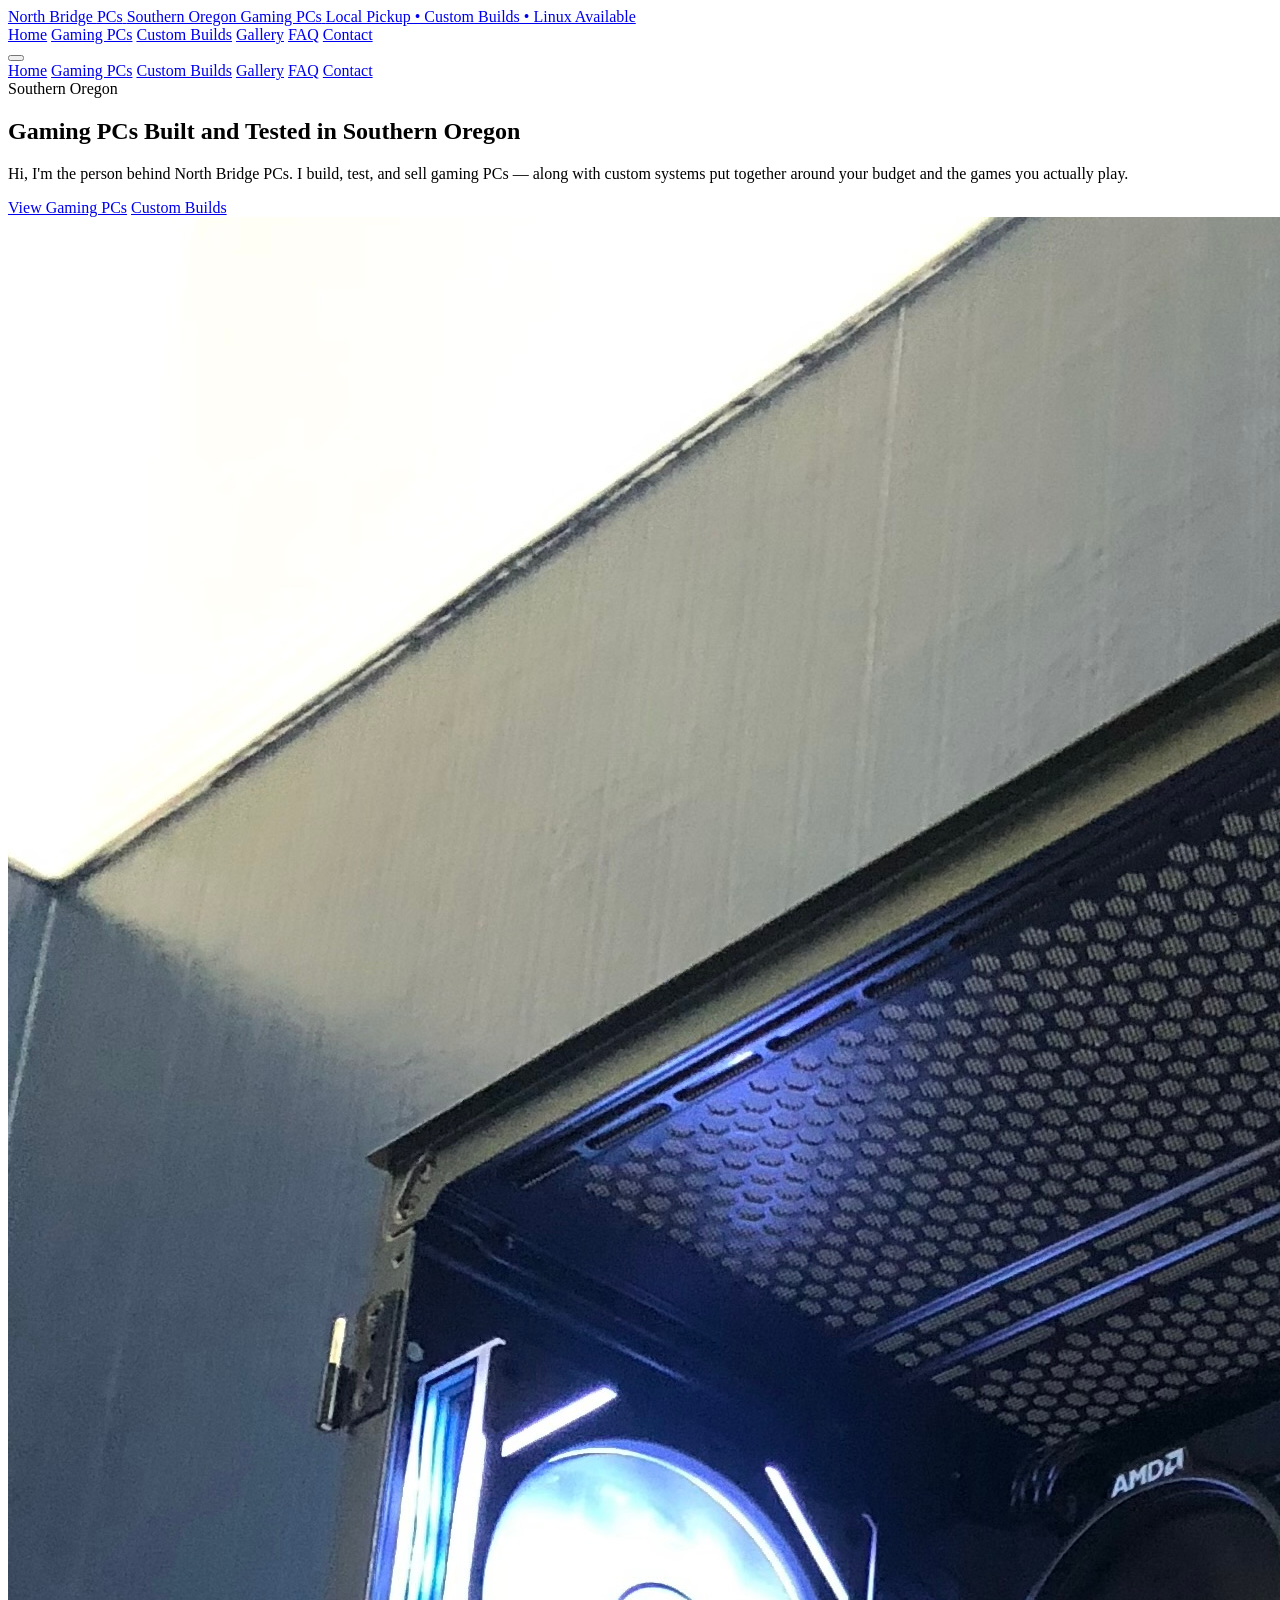
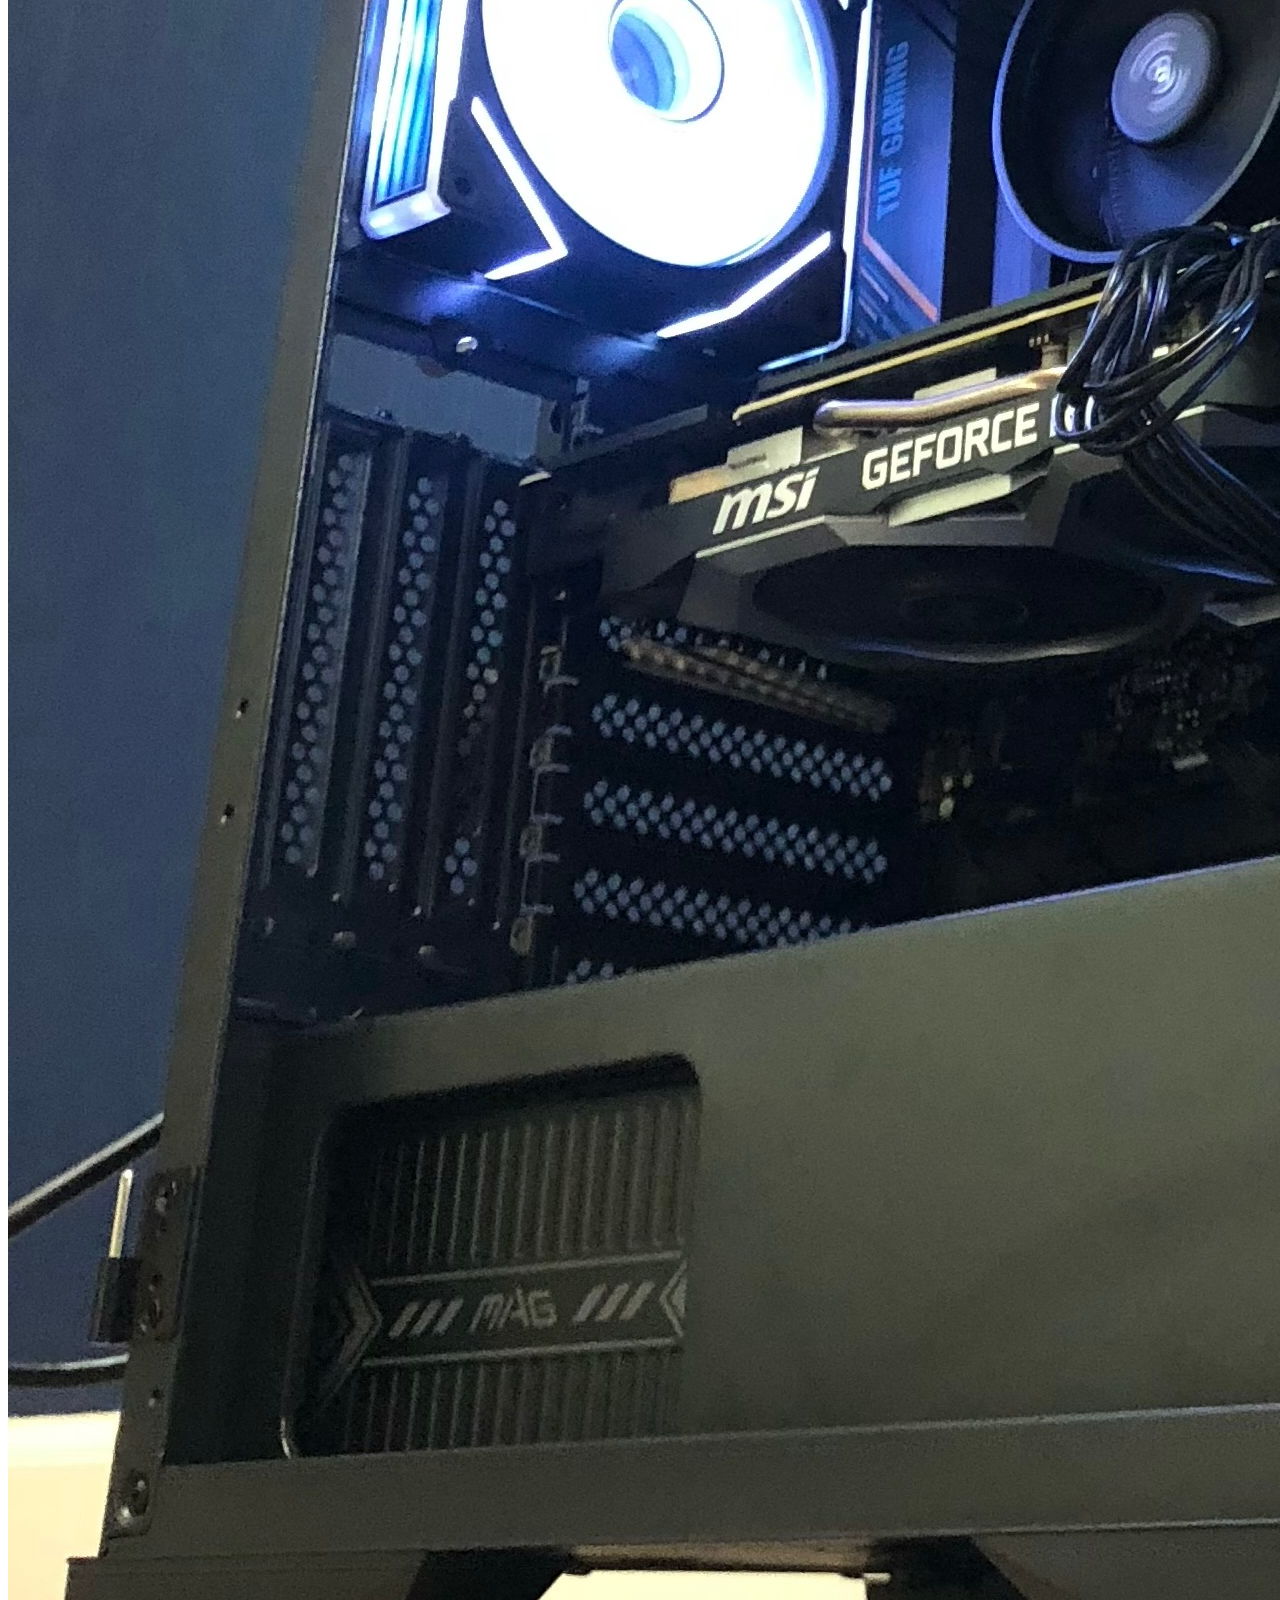
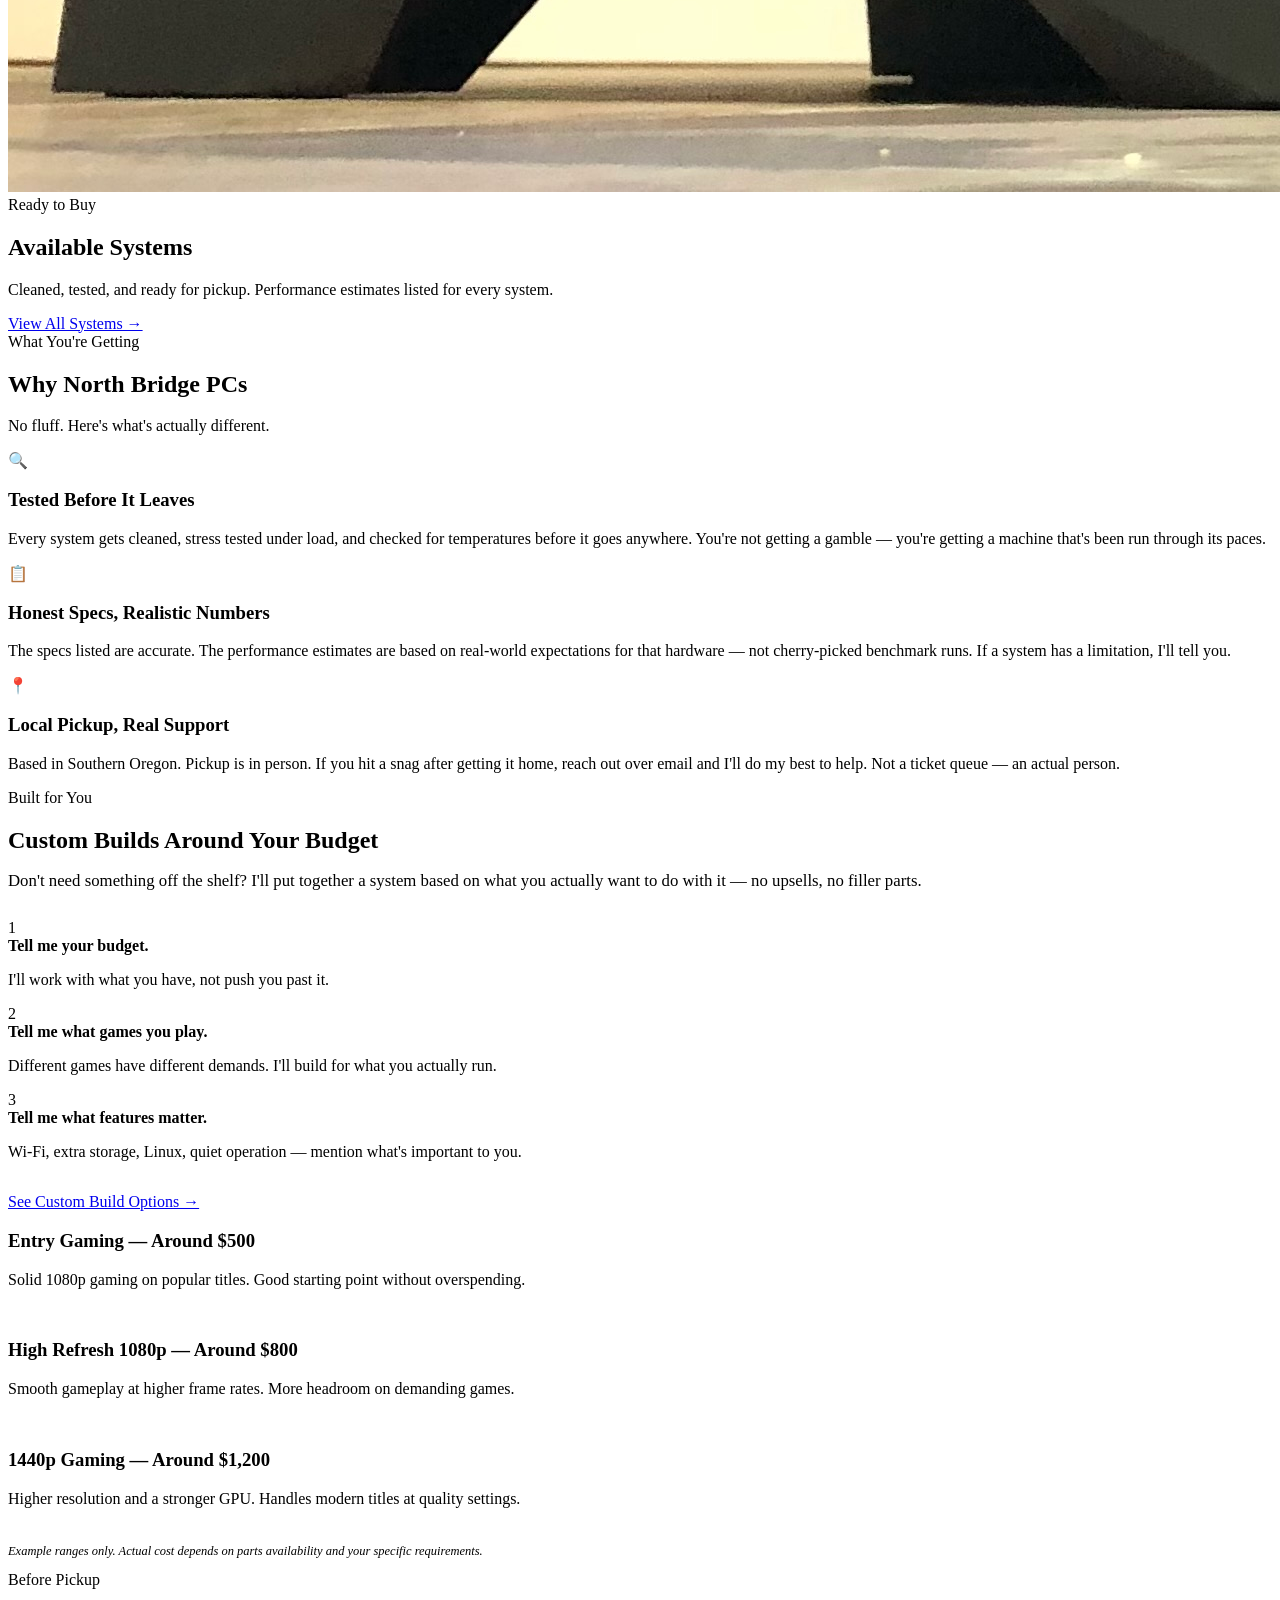
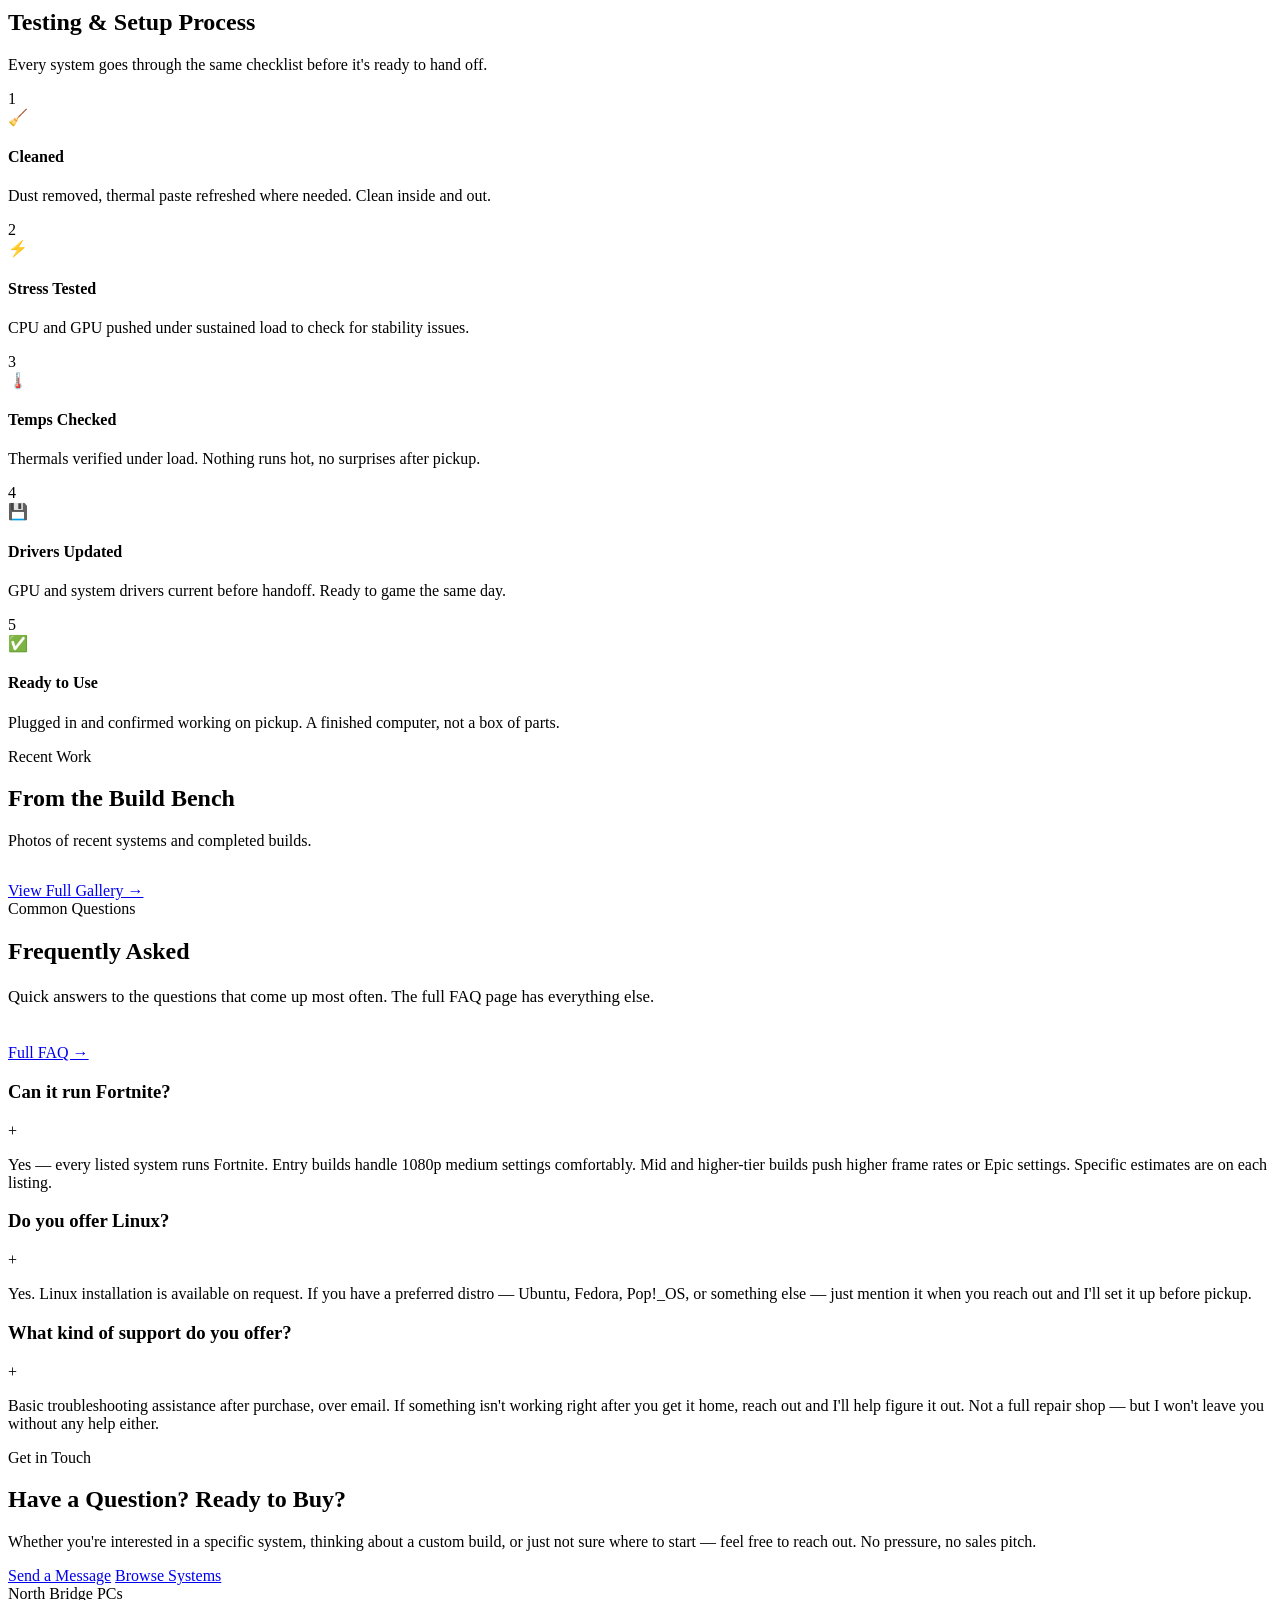
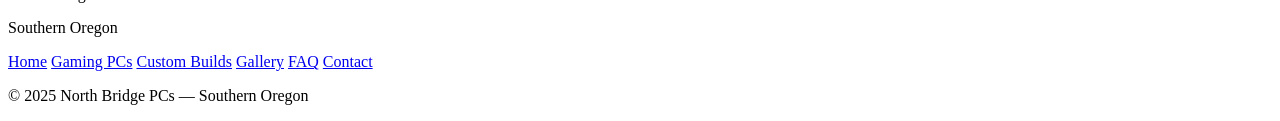
==== index.html @ eb88016e "Added favicons to index.html" ====
<!DOCTYPE html>
<html lang="en">
<head>
  <meta charset="UTF-8">
  <meta name="viewport" content="width=device-width, initial-scale=1.0">
  <meta name="description" content="North Bridge PCs — Gaming PCs built, tested, and sold in Southern Oregon. Ready-to-buy systems and custom builds around your budget.">
  <title>North Bridge PCs — Southern Oregon Gaming PCs</title>
  <link rel="icon" type="image/x-icon" href="favicon.ico">
<link rel="icon" type="image/png" sizes="32x32" href="favicon-32x32.png">
<link rel="icon" type="image/png" sizes="16x16" href="favicon-16x16.png">
  <link rel="stylesheet" href="css/style.css">
</head>
<body>

  <!-- ============================================================
       HEADER
       Sticky. Shared across all pages.
       ============================================================ -->
  <header class="site-header">
    <div class="header-inner">

      <a href="index.html" class="header-brand">
        <span class="brand-name">North Bridge <span>PCs</span></span>
        <span class="brand-sub">Southern Oregon Gaming PCs</span>
        <span class="brand-tagline">Local Pickup &bull; Custom Builds &bull; Linux Available</span>
      </a>

      <!-- Desktop navigation -->
      <nav class="header-nav" aria-label="Main navigation">
        <a href="index.html"        class="nav-link active">Home</a>
        <a href="builds.html"       class="nav-link">Gaming PCs</a>
        <a href="custom-build.html" class="nav-link">Custom Builds</a>
        <a href="gallery.html"      class="nav-link">Gallery</a>
        <a href="faq.html"          class="nav-link">FAQ</a>
        <a href="contact.html"      class="nav-link nav-cta">Contact</a>
      </nav>

      <!-- Mobile hamburger button -->
      <button class="hamburger" id="hamburger" aria-label="Open navigation menu" aria-expanded="false">
        <span></span>
        <span></span>
        <span></span>
      </button>
    </div>

    <!-- Mobile navigation drawer -->
    <nav class="mobile-nav" id="mobile-nav" aria-label="Mobile navigation">
      <a href="index.html"        class="nav-link active">Home</a>
      <a href="builds.html"       class="nav-link">Gaming PCs</a>
      <a href="custom-build.html" class="nav-link">Custom Builds</a>
      <a href="gallery.html"      class="nav-link">Gallery</a>
      <a href="faq.html"          class="nav-link">FAQ</a>
      <a href="contact.html"      class="nav-link nav-cta">Contact</a>
    </nav>
  </header>


  <!-- ============================================================
       HERO
       Desktop: text left, image right.
       Mobile: image on top, text below.
       ============================================================ -->
  <section class="hero">
    <div class="container">
      <div class="hero-inner">

        <!-- LEFT: Copy -->
        <div class="hero-content">
          <div class="hero-eyebrow">Southern Oregon</div>
          <h1>Gaming PCs Built and Tested in Southern Oregon</h1>
          <p class="hero-body">
            Hi, I'm the person behind North Bridge PCs. I build, test, and sell gaming PCs —
            along with custom systems put together around your budget and the games you actually play.
          </p>
          <div class="hero-buttons">
            <a href="builds.html"       class="btn btn-primary btn-lg">View Gaming PCs</a>
            <a href="custom-build.html" class="btn btn-secondary btn-lg">Custom Builds</a>
          </div>
        </div>

        <!-- RIGHT: Hero image -->
        <!--
          ============================================================
          HOW TO REPLACE THE HERO IMAGE
          ============================================================
          1. Add your photo to the "images" folder.
             Recommended size: 1200 x 900 pixels (or similar 4:3 ratio).
             Good name: hero-build.jpg

          2. The image is referenced below in the src attribute.
             Change:
               src="images/hero-build.jpg"
             To:
               src="images/whatever-you-named-your-file.jpg"

          3. Update the alt text to describe what's in the photo.

          If the file is missing, a placeholder shows automatically.
          ============================================================
        -->
        <div class="hero-image-wrap">
          <img
            src="images/Website Main Pic.jpeg"
            alt="Custom gaming PC build — North Bridge PCs, Southern Oregon"
            onerror="
              this.parentElement.innerHTML =
                '<div class=\'hero-img-placeholder\'>' +
                '<span class=\'icon\'>🖥️</span>' +
                '<span>Add hero-build.jpg to the images folder</span>' +
                '</div>';
            "
          >
        </div>

      </div>
    </div>
  </section>


  <!-- ============================================================
       FEATURED GAMING PCS
       Loaded automatically from js/builds.js.
       Shows up to 3 available systems.
       ============================================================ -->
  <section class="section section-alt">
    <div class="container">
      <div class="section-header">
        <span class="section-label">Ready to Buy</span>
        <h2>Available Systems</h2>
        <p>Cleaned, tested, and ready for pickup. Performance estimates listed for every system.</p>
        <div class="accent-line"></div>
      </div>

      <!-- Build cards are injected here by the script at the bottom of this page -->
      <div id="featured-builds" class="builds-grid"></div>

      <div class="text-center mt-4">
        <a href="builds.html" class="btn btn-ghost">View All Systems →</a>
      </div>
    </div>
  </section>


  <!-- ============================================================
       WHY NORTH BRIDGE PCS
       Three honest value propositions.
       ============================================================ -->
  <section class="section">
    <div class="container">
      <div class="section-header">
        <span class="section-label">What You're Getting</span>
        <h2>Why North Bridge PCs</h2>
        <p>No fluff. Here's what's actually different.</p>
        <div class="accent-line"></div>
      </div>

      <div class="grid-3">

        <div class="card">
          <div class="card-icon">🔍</div>
          <h3>Tested Before It Leaves</h3>
          <p>
            Every system gets cleaned, stress tested under load, and checked for temperatures
            before it goes anywhere. You're not getting a gamble — you're getting a machine
            that's been run through its paces.
          </p>
        </div>

        <div class="card">
          <div class="card-icon">📋</div>
          <h3>Honest Specs, Realistic Numbers</h3>
          <p>
            The specs listed are accurate. The performance estimates are based on real-world
            expectations for that hardware — not cherry-picked benchmark runs. If a system has
            a limitation, I'll tell you.
          </p>
        </div>

        <div class="card">
          <div class="card-icon">📍</div>
          <h3>Local Pickup, Real Support</h3>
          <p>
            Based in Southern Oregon. Pickup is in person. If you hit a snag after getting
            it home, reach out over email and I'll do my best to help. Not a ticket queue —
            an actual person.
          </p>
        </div>

      </div>
    </div>
  </section>


  <!-- ============================================================
       CUSTOM BUILDS SECTION
       Two-column: pitch on left, tier examples on right.
       ============================================================ -->
  <section class="section section-alt">
    <div class="container">
      <div class="two-col center">

        <!-- Left: pitch and step list -->
        <div>
          <span class="section-label">Built for You</span>
          <h2 style="margin-bottom:1.1rem;">Custom Builds Around Your Budget</h2>
          <p style="margin-bottom:1.75rem; font-size:1.05rem;">
            Don't need something off the shelf? I'll put together a system based on what you
            actually want to do with it — no upsells, no filler parts.
          </p>

          <div class="step-list" style="margin-bottom:2rem;">
            <div class="step-list-item">
              <div class="step-list-num">1</div>
              <div class="step-list-text">
                <strong>Tell me your budget.</strong>
                <p>I'll work with what you have, not push you past it.</p>
              </div>
            </div>
            <div class="step-list-item">
              <div class="step-list-num">2</div>
              <div class="step-list-text">
                <strong>Tell me what games you play.</strong>
                <p>Different games have different demands. I'll build for what you actually run.</p>
              </div>
            </div>
            <div class="step-list-item">
              <div class="step-list-num">3</div>
              <div class="step-list-text">
                <strong>Tell me what features matter.</strong>
                <p>Wi-Fi, extra storage, Linux, quiet operation — mention what's important to you.</p>
              </div>
            </div>
          </div>

          <a href="custom-build.html" class="btn btn-primary btn-lg">See Custom Build Options →</a>
        </div>

        <!-- Right: tier highlights -->
        <div style="display:flex; flex-direction:column; gap:1rem;">
          <div class="highlight-box">
            <h3>Entry Gaming — Around $500</h3>
            <p>Solid 1080p gaming on popular titles. Good starting point without overspending.</p>
          </div>
          <div class="highlight-box">
            <h3>High Refresh 1080p — Around $800</h3>
            <p>Smooth gameplay at higher frame rates. More headroom on demanding games.</p>
          </div>
          <div class="highlight-box">
            <h3>1440p Gaming — Around $1,200</h3>
            <p>Higher resolution and a stronger GPU. Handles modern titles at quality settings.</p>
          </div>
          <p style="font-size:0.78rem; color:var(--dim); font-style:italic; margin-top:0.25rem;">
            Example ranges only. Actual cost depends on parts availability and your specific requirements.
          </p>
        </div>

      </div>
    </div>
  </section>


  <!-- ============================================================
       TESTING & SETUP PROCESS
       5-step strip explaining what happens before handoff.
       ============================================================ -->
  <section class="section">
    <div class="container">
      <div class="section-header">
        <span class="section-label">Before Pickup</span>
        <h2>Testing &amp; Setup Process</h2>
        <p>Every system goes through the same checklist before it's ready to hand off.</p>
        <div class="accent-line"></div>
      </div>

      <div class="process-steps">

        <div class="process-step">
          <div class="step-num">1</div>
          <div class="step-icon">🧹</div>
          <h4>Cleaned</h4>
          <p>Dust removed, thermal paste refreshed where needed. Clean inside and out.</p>
        </div>

        <div class="process-step">
          <div class="step-num">2</div>
          <div class="step-icon">⚡</div>
          <h4>Stress Tested</h4>
          <p>CPU and GPU pushed under sustained load to check for stability issues.</p>
        </div>

        <div class="process-step">
          <div class="step-num">3</div>
          <div class="step-icon">🌡️</div>
          <h4>Temps Checked</h4>
          <p>Thermals verified under load. Nothing runs hot, no surprises after pickup.</p>
        </div>

        <div class="process-step">
          <div class="step-num">4</div>
          <div class="step-icon">💾</div>
          <h4>Drivers Updated</h4>
          <p>GPU and system drivers current before handoff. Ready to game the same day.</p>
        </div>

        <div class="process-step">
          <div class="step-num">5</div>
          <div class="step-icon">✅</div>
          <h4>Ready to Use</h4>
          <p>Plugged in and confirmed working on pickup. A finished computer, not a box of parts.</p>
        </div>

      </div>
    </div>
  </section>


  <!-- ============================================================
       GALLERY PREVIEW
       Shows first 3 images from gallery.js (combined arrays).
       ============================================================ -->
  <section class="section section-alt">
    <div class="container">
      <div class="section-header">
        <span class="section-label">Recent Work</span>
        <h2>From the Build Bench</h2>
        <p>Photos of recent systems and completed builds.</p>
        <div class="accent-line"></div>
      </div>

      <!-- Injected by script at bottom of page -->
      <div id="gallery-preview" class="gallery-grid" style="margin-bottom:2rem;"></div>

      <div class="text-center">
        <a href="gallery.html" class="btn btn-ghost">View Full Gallery →</a>
      </div>
    </div>
  </section>


  <!-- ============================================================
       FAQ PREVIEW
       Two-column: brief intro on left, 3 accordion items on right.
       ============================================================ -->
  <section class="section">
    <div class="container">
      <div class="two-col">

        <!-- Left: intro -->
        <div>
          <span class="section-label">Common Questions</span>
          <h2 style="margin-bottom:1rem;">Frequently Asked</h2>
          <p style="margin-bottom:2rem; font-size:1.05rem; line-height:1.8;">
            Quick answers to the questions that come up most often.
            The full FAQ page has everything else.
          </p>
          <a href="faq.html" class="btn btn-secondary">Full FAQ →</a>
        </div>

        <!-- Right: 3 accordion items -->
        <div class="faq-list" id="home-faq">

          <div class="faq-item">
            <div class="faq-question">
              <h3>Can it run Fortnite?</h3>
              <div class="faq-icon">+</div>
            </div>
            <div class="faq-answer">
              <div class="faq-answer-inner">
                <p>Yes — every listed system runs Fortnite. Entry builds handle 1080p medium settings
                   comfortably. Mid and higher-tier builds push higher frame rates or Epic settings.
                   Specific estimates are on each listing.</p>
              </div>
            </div>
          </div>

          <div class="faq-item">
            <div class="faq-question">
              <h3>Do you offer Linux?</h3>
              <div class="faq-icon">+</div>
            </div>
            <div class="faq-answer">
              <div class="faq-answer-inner">
                <p>Yes. Linux installation is available on request. If you have a preferred distro —
                   Ubuntu, Fedora, Pop!_OS, or something else — just mention it when you reach out
                   and I'll set it up before pickup.</p>
              </div>
            </div>
          </div>

          <div class="faq-item">
            <div class="faq-question">
              <h3>What kind of support do you offer?</h3>
              <div class="faq-icon">+</div>
            </div>
            <div class="faq-answer">
              <div class="faq-answer-inner">
                <p>Basic troubleshooting assistance after purchase, over email. If something isn't
                   working right after you get it home, reach out and I'll help figure it out.
                   Not a full repair shop — but I won't leave you without any help either.</p>
              </div>
            </div>
          </div>

        </div>
      </div>
    </div>
  </section>


  <!-- ============================================================
       CONTACT CTA
       ============================================================ -->
  <section class="section section-alt">
    <div class="container">
      <div class="cta-box">
        <span class="section-label" style="display:block; margin-bottom:1rem;">Get in Touch</span>
        <h2>Have a Question? Ready to Buy?</h2>
        <p>
          Whether you're interested in a specific system, thinking about a custom build,
          or just not sure where to start — feel free to reach out.
          No pressure, no sales pitch.
        </p>
        <div class="btn-group">
          <a href="contact.html" class="btn btn-primary btn-lg">Send a Message</a>
          <a href="builds.html"  class="btn btn-secondary btn-lg">Browse Systems</a>
        </div>
      </div>
    </div>
  </section>


  <!-- ============================================================
       FOOTER
       ============================================================ -->
  <footer class="site-footer">
    <div class="container">
      <div class="footer-inner">
        <div class="footer-brand">
          <div class="brand-name">North Bridge <span style="color:var(--accent);">PCs</span></div>
          <p>Southern Oregon</p>
        </div>
        <div class="footer-links">
          <a href="index.html">Home</a>
          <a href="builds.html">Gaming PCs</a>
          <a href="custom-build.html">Custom Builds</a>
          <a href="gallery.html">Gallery</a>
          <a href="faq.html">FAQ</a>
          <a href="contact.html">Contact</a>
        </div>
      </div>
      <div class="footer-copy">
        <p>&copy; 2025 North Bridge PCs &mdash; Southern Oregon</p>
      </div>
    </div>
  </footer>


  <!-- ============================================================
       SCRIPTS
       builds.js and gallery.js must be loaded before the inline
       script below, since the inline script uses their functions.
       ============================================================ -->
  <script src="js/builds.js"></script>
  <script src="js/gallery.js"></script>

  <script>
    // ============================================================
    // MOBILE NAV TOGGLE
    // ============================================================
    (function () {
      const hamburger = document.getElementById('hamburger');
      const mobileNav = document.getElementById('mobile-nav');

      hamburger.addEventListener('click', function () {
        const isOpen = hamburger.classList.toggle('open');
        mobileNav.classList.toggle('open', isOpen);
        hamburger.setAttribute('aria-expanded', isOpen);
      });

      mobileNav.querySelectorAll('.nav-link').forEach(function (link) {
        link.addEventListener('click', function () {
          hamburger.classList.remove('open');
          mobileNav.classList.remove('open');
          hamburger.setAttribute('aria-expanded', 'false');
        });
      });
    })();


    // ============================================================
    // FEATURED BUILDS (homepage — up to 3 available systems)
    // Uses the renderBuildCard() function from builds.js
    // ============================================================
    (function () {
      const container = document.getElementById('featured-builds');
      if (!container) return;

      const available = builds.filter(function (b) {
        return b.status === 'available';
      }).slice(0, 3);

      if (available.length === 0) {
        container.innerHTML = `
          <div class="empty-state">
            <span class="empty-icon">🖥️</span>
            <h3>No Systems Currently Available</h3>
            <p>Nothing listed right now, but custom builds are always on the table.</p>
            <a href="custom-build.html" class="btn btn-primary">Start a Custom Build →</a>
          </div>
        `;
      } else {
        container.innerHTML = available.map(renderBuildCard).join('');
      }
    })();


    // ============================================================
    // GALLERY PREVIEW (homepage — first 3 photos combined)
    // Uses currentBuilds and completedBuilds from gallery.js
    // ============================================================
    (function () {
      const container = document.getElementById('gallery-preview');
      if (!container) return;

      const all = [].concat(currentBuilds, completedBuilds).slice(0, 3);

      if (all.length === 0) {
        container.innerHTML = '<p class="text-muted text-center" style="grid-column:1/-1;">Photos coming soon.</p>';
        return;
      }

      container.innerHTML = all.map(function (img) {
        return `
          <div class="gallery-item">
            <img
              src="${img.src}"
              alt="${img.alt}"
              loading="lazy"
              onerror="
                this.parentElement.innerHTML =
                  '<div class=\\'gallery-placeholder\\'>' +
                  '<span class=\\'gp-icon\\'>📷</span>' +
                  '<span>Photo coming soon</span>' +
                  '</div>';
              "
            >
          </div>
        `;
      }).join('');
    })();


    // ============================================================
    // FAQ ACCORDION (homepage preview — 3 items)
    // ============================================================
    (function () {
      document.querySelectorAll('#home-faq .faq-question').forEach(function (btn) {
        btn.addEventListener('click', function () {
          const item   = this.closest('.faq-item');
          const isOpen = item.classList.contains('open');

          // Close all items in this FAQ list
          document.querySelectorAll('#home-faq .faq-item').forEach(function (el) {
            el.classList.remove('open');
          });

          // Open the clicked item if it was closed
          if (!isOpen) {
            item.classList.add('open');
          }
        });
      });
    })();
  </script>

</body>
</html>
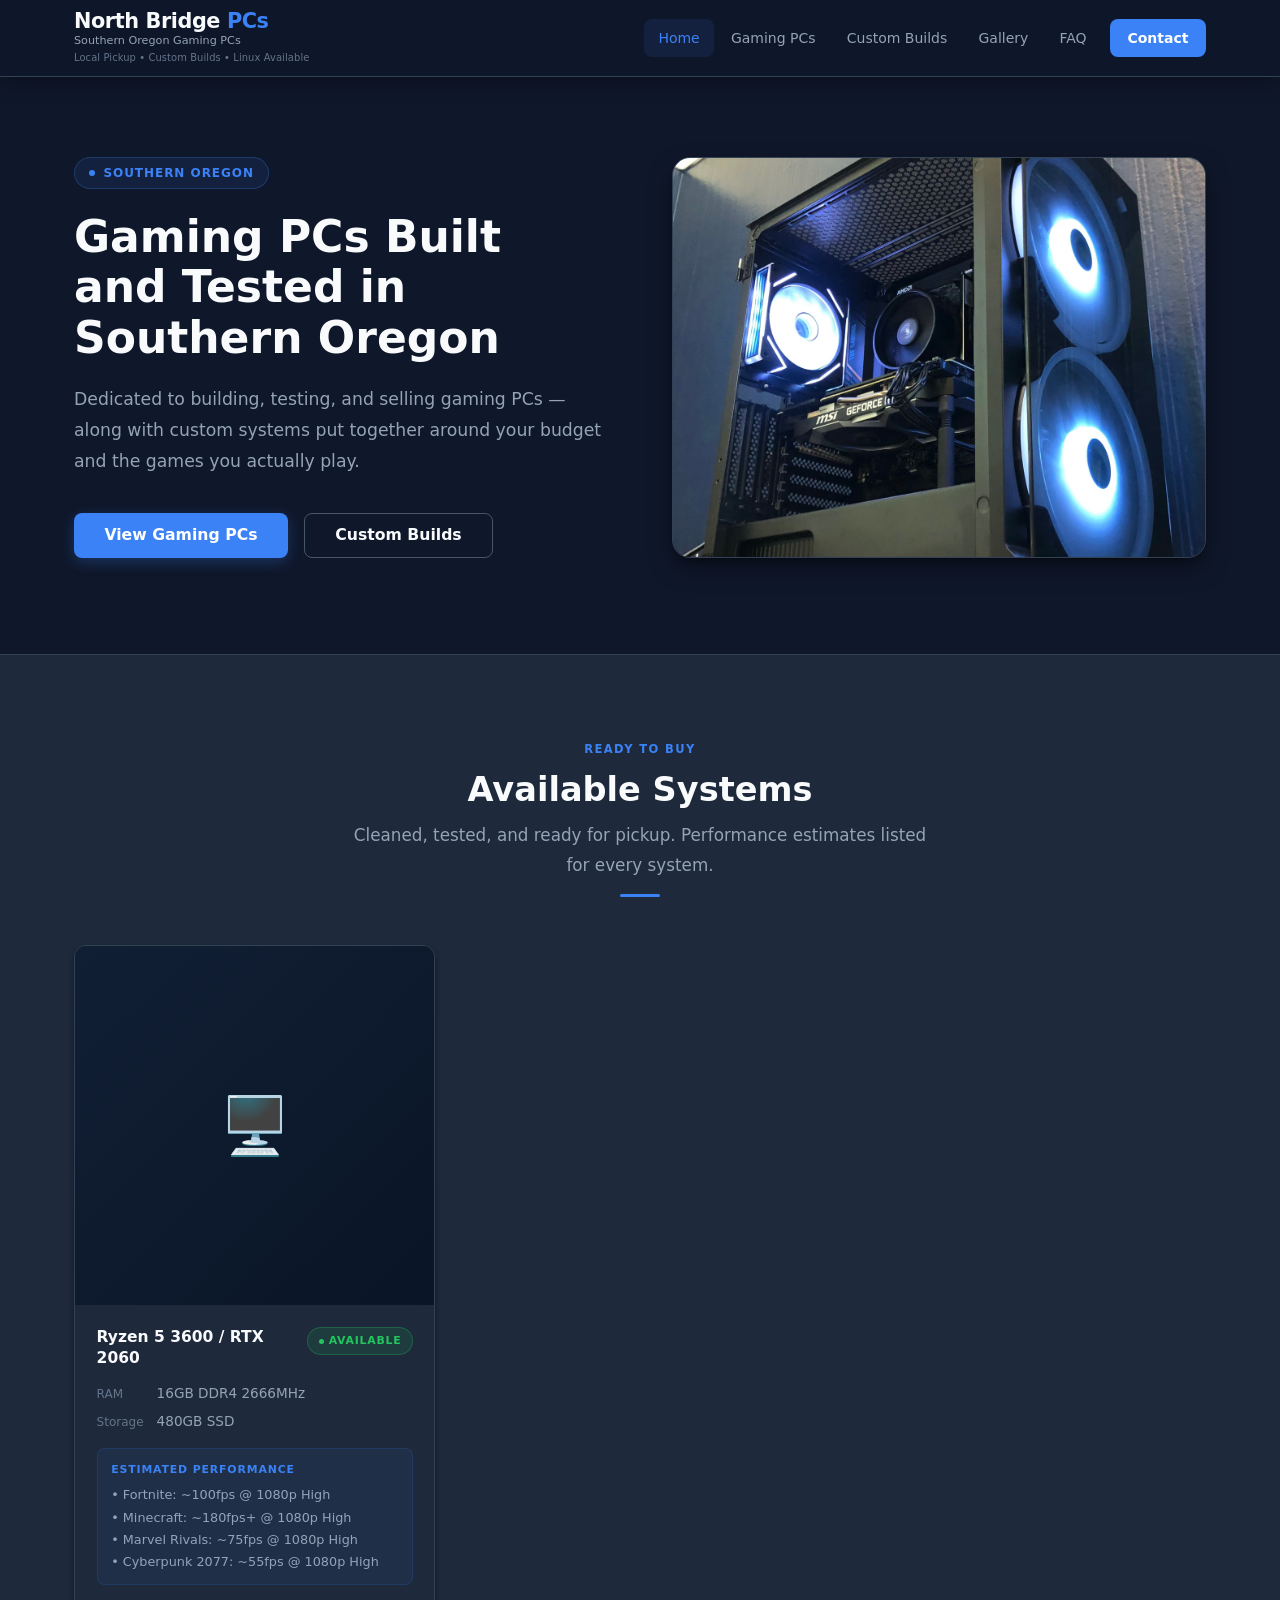
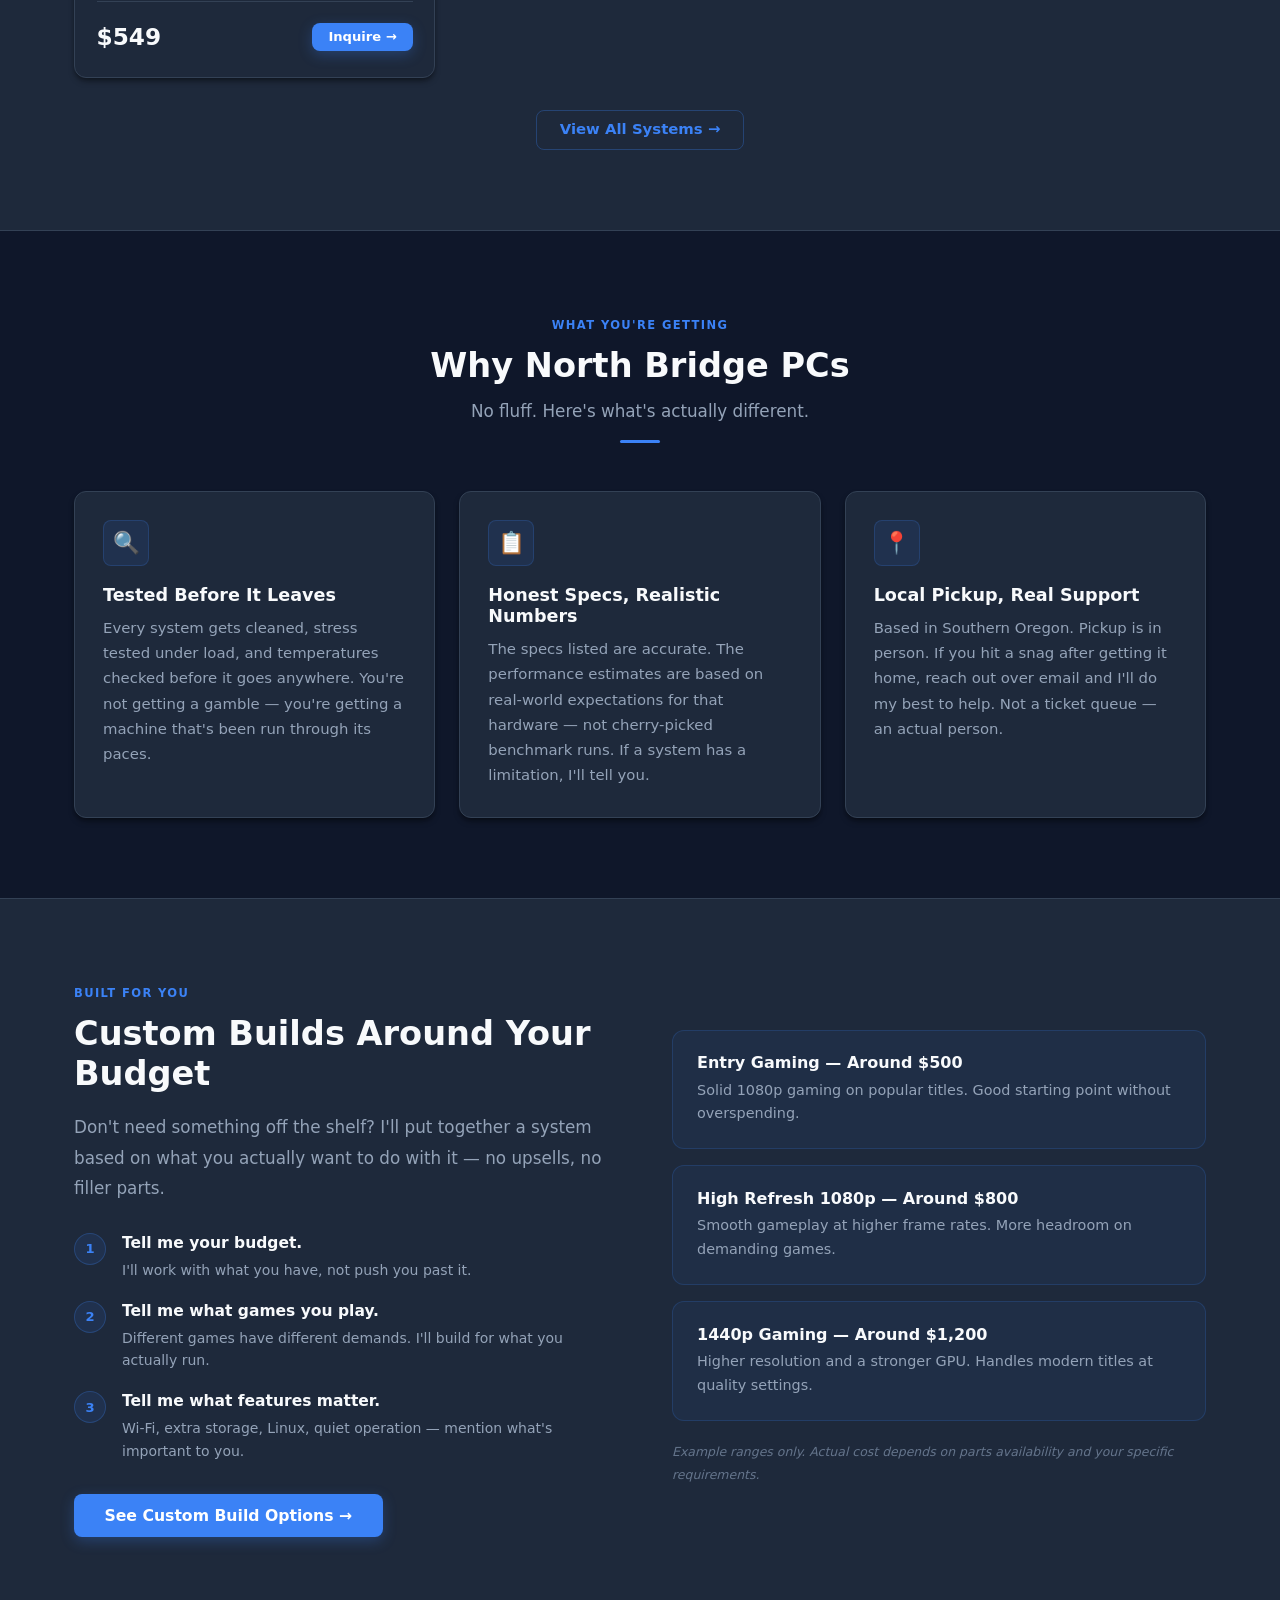
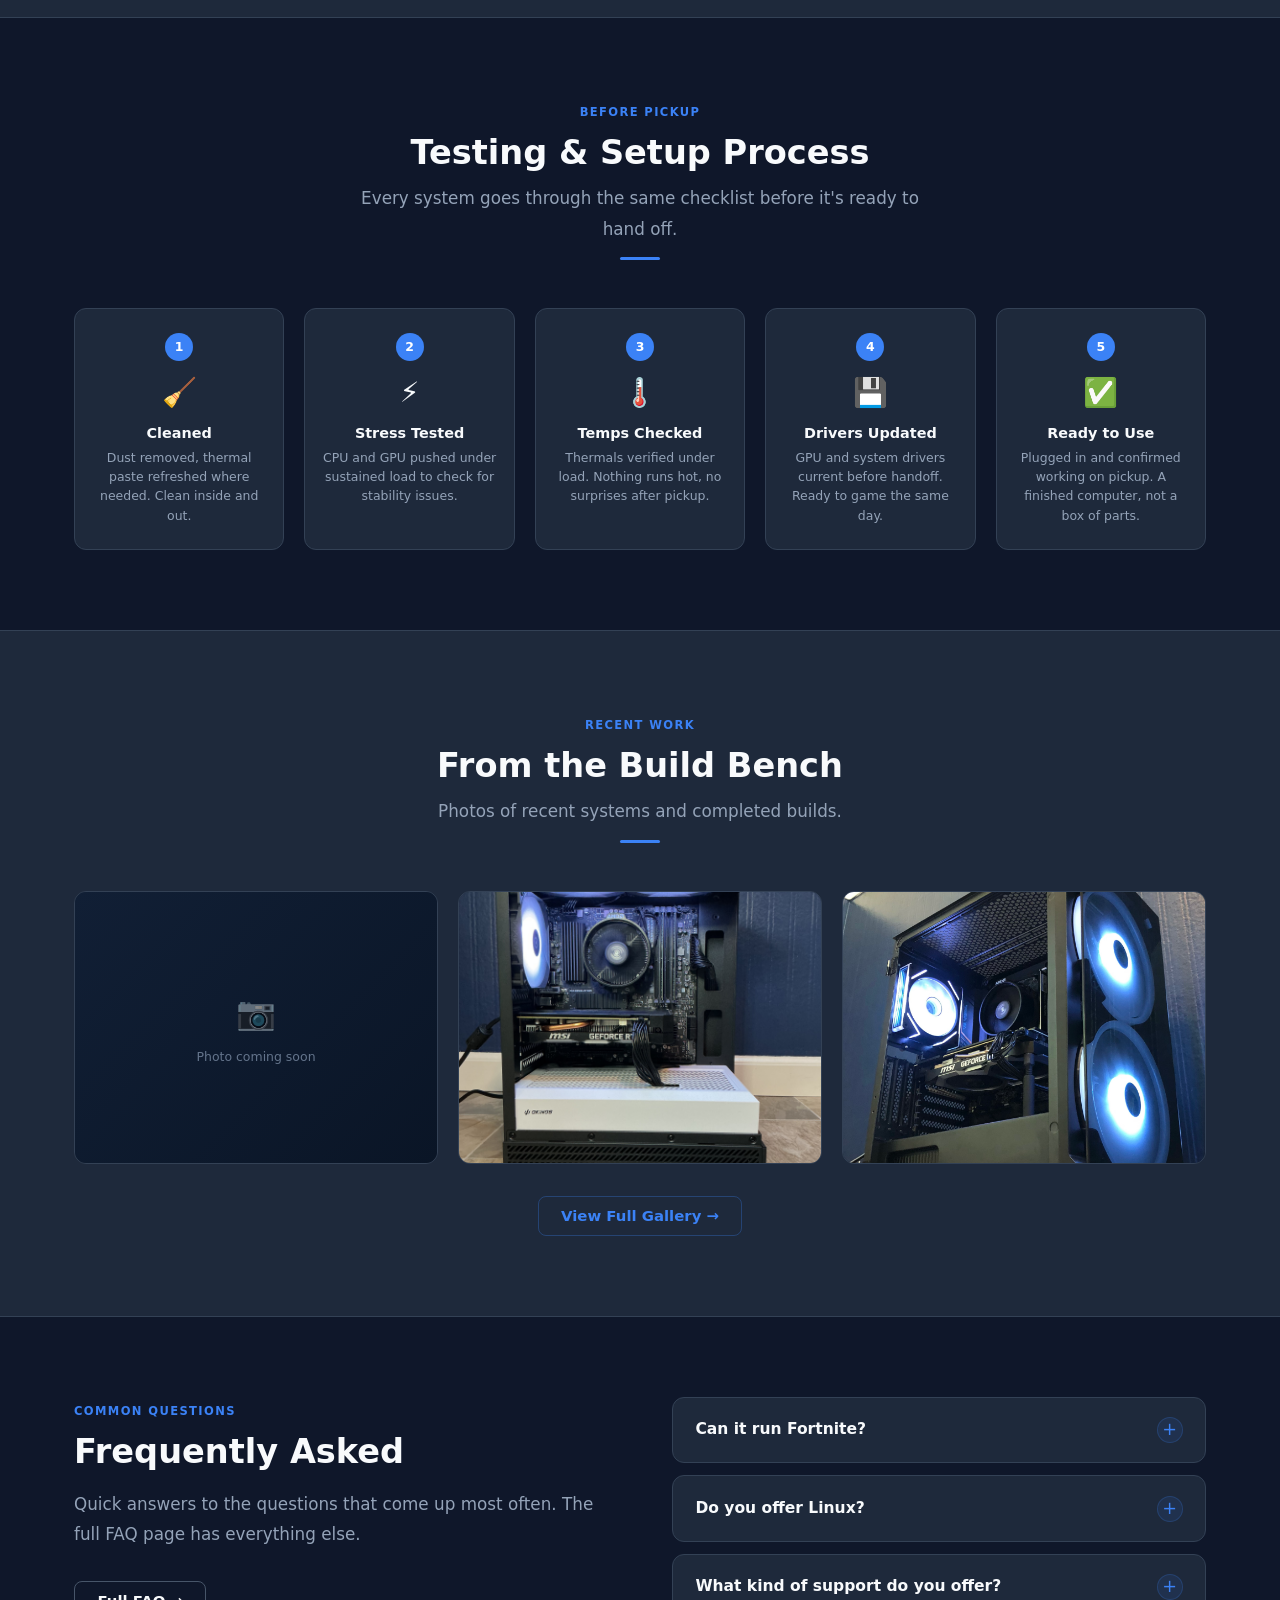
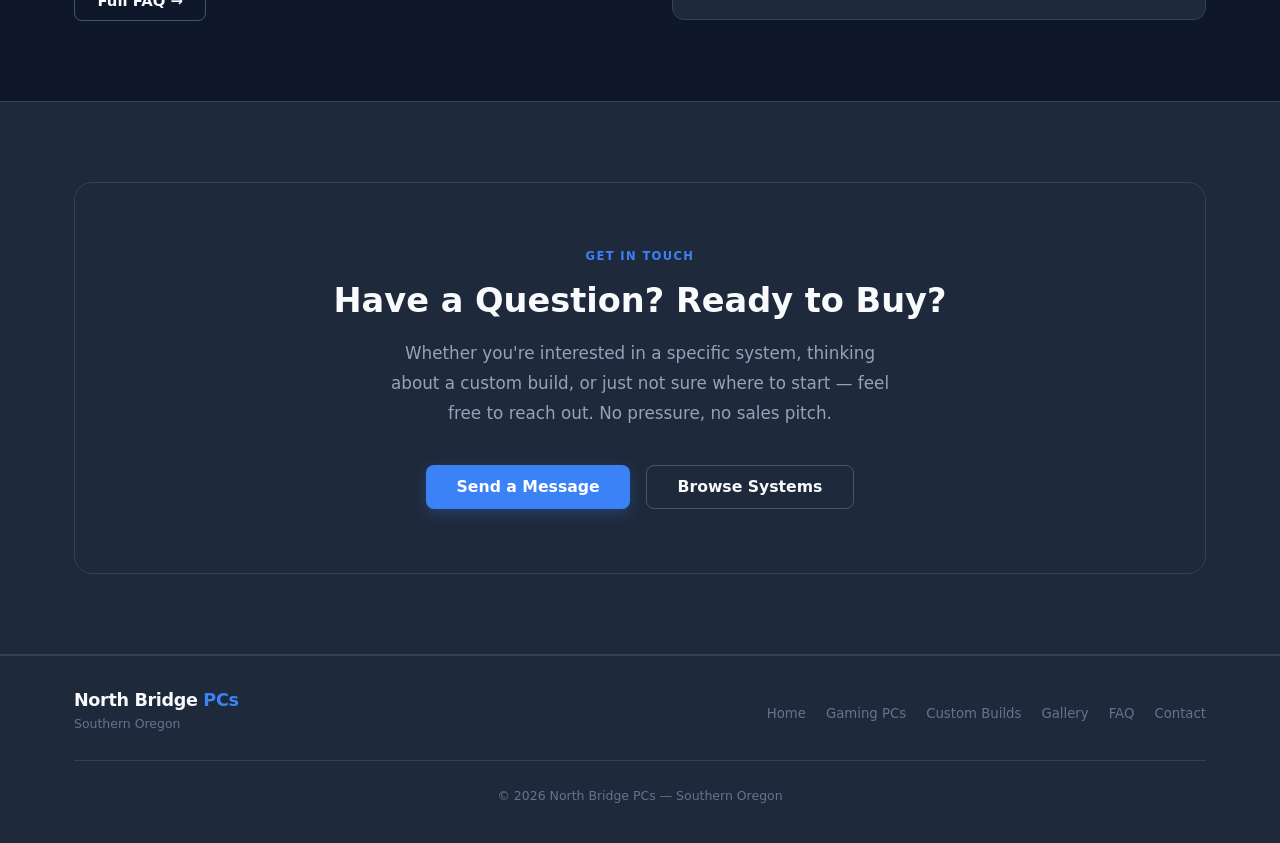
==== commit 3dc7e9a6: "SEO in index.html" ====
--- a/index.html
+++ b/index.html
@@ -1,10 +1,14 @@
 <!DOCTYPE html>
 <html lang="en">
 <head>
+  <meta name="google-site-verification" content="JXbErjX8WlFEl0OWllRvWaa7_q3CsMmbRjRSEClGjfI" />
   <meta charset="UTF-8">
   <meta name="viewport" content="width=device-width, initial-scale=1.0">
-  <meta name="description" content="North Bridge PCs — Gaming PCs built, tested, and sold in Southern Oregon. Ready-to-buy systems and custom builds around your budget.">
-  <title>North Bridge PCs — Southern Oregon Gaming PCs</title>
+  <meta name="description" content="North Bridge PCs — Gaming PCs built, tested, and sold in Southern Oregon. Ready-to-buy systems and custom builds around your budget. Serving Grants Pass, Medford, and surrounding areas.">
+  <meta name="keywords" content="gaming PC Southern Oregon, custom gaming PC, gaming computer for sale, local PC builder, Grants Pass gaming PC">
+<meta name="geo.region" content="US-OR">
+<meta name="geo.placename" content="Southern Oregon">
+  <title>Gaming PCs for Sale in Southern Oregon — North Bridge PCs | Grants Pass, OR</title>
   <link rel="icon" type="image/x-icon" href="favicon.ico">
 <link rel="icon" type="image/png" sizes="32x32" href="favicon-32x32.png">
 <link rel="icon" type="image/png" sizes="16x16" href="favicon-16x16.png">
@@ -69,7 +73,7 @@
           <div class="hero-eyebrow">Southern Oregon</div>
           <h1>Gaming PCs Built and Tested in Southern Oregon</h1>
           <p class="hero-body">
-            Hi, I'm the person behind North Bridge PCs. I build, test, and sell gaming PCs —
+            Dedicated to building, testing, and selling gaming PCs —
             along with custom systems put together around your budget and the games you actually play.
           </p>
           <div class="hero-buttons">
@@ -160,7 +164,7 @@
           <div class="card-icon">🔍</div>
           <h3>Tested Before It Leaves</h3>
           <p>
-            Every system gets cleaned, stress tested under load, and checked for temperatures
+            Every system gets cleaned, stress tested under load, and temperatures checked
             before it goes anywhere. You're not getting a gamble — you're getting a machine
             that's been run through its paces.
           </p>
@@ -449,7 +453,7 @@
         </div>
       </div>
       <div class="footer-copy">
-        <p>&copy; 2025 North Bridge PCs &mdash; Southern Oregon</p>
+        <p>&copy; 2026 North Bridge PCs &mdash; Southern Oregon</p>
       </div>
     </div>
   </footer>
@@ -573,5 +577,19 @@
     })();
   </script>
 
+  <!-- Back to Top Button -->
+<button class="back-to-top" id="back-to-top" aria-label="Back to top">↑</button>
+<script>
+  (function () {
+    const btn = document.getElementById('back-to-top');
+    window.addEventListener('scroll', function () {
+      btn.classList.toggle('visible', window.scrollY > 400);
+    });
+    btn.addEventListener('click', function () {
+      window.scrollTo({ top: 0, behavior: 'smooth' });
+    });
+  })();
+</script>
+
 </body>
 </html>
--- a/css/style.css
+++ b/css/style.css
@@ -0,0 +1,1737 @@
+/* ============================================================
+   North Bridge PCs — Main Stylesheet
+   ============================================================
+
+   COLOR PALETTE
+   --bg:       #0f172a  page background
+   --card:     #1e293b  cards, elevated surfaces, alt sections
+   --accent:   #3b82f6  buttons, highlights, links
+   --text:     #f8fafc  primary text
+   --muted:    #94a3b8  secondary text, descriptions
+   --dim:      #64748b  tertiary text, timestamps, disclaimers
+   --border:   #334155  card borders
+   --border-l: #475569  hover borders
+   --success:  #22c55e  available badge
+   --danger:   #ef4444  sold badge
+
+   TABLE OF CONTENTS
+    1. Variables & Reset
+    2. Base Typography
+    3. Layout Utilities
+    4. Header
+    5. Mobile Navigation
+    6. Hero (homepage)
+    7. Page Hero (interior pages)
+    8. Section Utilities
+    9. Feature Cards
+   10. Process Steps
+   11. Two-Column Sections
+   12. Build Cards
+   13. Status Badges
+   14. Buttons
+   15. Tier Cards (custom build page)
+   16. Process List (custom build page)
+   17. Gallery Grid
+   18. FAQ Accordion
+   19. Contact Form
+   20. Footer
+   21. Utility Classes
+   22. Responsive Breakpoints
+   ============================================================ */
+
+
+/* ============================================================
+   1. Variables & Reset
+   ============================================================ */
+
+*, *::before, *::after {
+  box-sizing: border-box;
+  margin: 0;
+  padding: 0;
+}
+
+:root {
+  --bg:        #0f172a;
+  --card:      #1e293b;
+  --card-h:    #243044;
+  --accent:    #3b82f6;
+  --accent-h:  #2563eb;
+  --text:      #f8fafc;
+  --muted:     #94a3b8;
+  --dim:       #64748b;
+  --border:    #334155;
+  --border-l:  #475569;
+  --success:   #22c55e;
+  --danger:    #ef4444;
+  --shadow:    0 4px 6px -1px rgba(0,0,0,0.4), 0 2px 4px -2px rgba(0,0,0,0.3);
+  --shadow-lg: 0 10px 25px -3px rgba(0,0,0,0.5), 0 4px 6px -4px rgba(0,0,0,0.4);
+  --radius:    12px;
+  --radius-sm: 8px;
+  --radius-lg: 18px;
+  --ease:      0.2s ease;
+  --header-h:  76px;
+}
+
+html {
+  scroll-behavior: smooth;
+  -webkit-font-smoothing: antialiased;
+}
+
+body {
+  background-color: var(--bg);
+  color: var(--text);
+  font-family: 'Segoe UI', system-ui, -apple-system, BlinkMacSystemFont, 'Helvetica Neue', sans-serif;
+  font-size: 16px;
+  line-height: 1.6;
+  min-height: 100vh;
+}
+
+img {
+  max-width: 100%;
+  height: auto;
+  display: block;
+}
+
+a {
+  color: var(--accent);
+  text-decoration: none;
+  transition: color var(--ease);
+}
+
+a:hover {
+  color: var(--accent-h);
+}
+
+ul, ol {
+  list-style: none;
+}
+
+button {
+  font-family: inherit;
+  cursor: pointer;
+}
+
+
+/* ============================================================
+   2. Base Typography
+   ============================================================ */
+
+h1, h2, h3, h4, h5, h6 {
+  font-weight: 700;
+  line-height: 1.2;
+  color: var(--text);
+}
+
+h1 { font-size: clamp(1.75rem, 4vw, 2.75rem); }
+h2 { font-size: clamp(1.4rem, 3vw, 2.1rem); }
+h3 { font-size: clamp(1rem, 2vw, 1.35rem); }
+h4 { font-size: 1.05rem; }
+
+p {
+  color: var(--muted);
+  line-height: 1.8;
+}
+
+strong {
+  color: var(--text);
+  font-weight: 600;
+}
+
+
+/* ============================================================
+   3. Layout Utilities
+   ============================================================ */
+
+.container {
+  max-width: 1180px;
+  margin: 0 auto;
+  padding: 0 1.5rem;
+}
+
+.section {
+  padding: 80px 0;
+}
+
+.section-alt {
+  background-color: var(--card);
+  border-top: 1px solid var(--border);
+  border-bottom: 1px solid var(--border);
+}
+
+.section-header {
+  text-align: center;
+  margin-bottom: 3rem;
+}
+
+.section-header h2 {
+  margin-bottom: 0.6rem;
+}
+
+.section-header > p {
+  max-width: 580px;
+  margin: 0 auto;
+  font-size: 1.05rem;
+}
+
+.section-label {
+  display: inline-block;
+  font-size: 0.72rem;
+  font-weight: 700;
+  letter-spacing: 0.12em;
+  text-transform: uppercase;
+  color: var(--accent);
+  margin-bottom: 0.75rem;
+}
+
+.accent-line {
+  width: 40px;
+  height: 3px;
+  background-color: var(--accent);
+  border-radius: 2px;
+  margin: 0.85rem auto 0;
+}
+
+.grid-3 {
+  display: grid;
+  grid-template-columns: repeat(3, 1fr);
+  gap: 1.5rem;
+}
+
+.grid-2 {
+  display: grid;
+  grid-template-columns: repeat(2, 1fr);
+  gap: 1.5rem;
+}
+
+.builds-grid {
+  display: grid;
+  grid-template-columns: repeat(3, 1fr);
+  gap: 1.5rem;
+}
+
+.text-center { text-align: center; }
+.mt-2 { margin-top: 1rem; }
+.mt-3 { margin-top: 1.5rem; }
+.mt-4 { margin-top: 2rem; }
+.mb-2 { margin-bottom: 1rem; }
+.mb-3 { margin-bottom: 1.5rem; }
+.mb-4 { margin-bottom: 2rem; }
+
+
+/* ============================================================
+   4. Header
+   ============================================================ */
+
+.site-header {
+  position: sticky;
+  top: 0;
+  z-index: 1000;
+  background-color: rgba(15, 23, 42, 0.96);
+  backdrop-filter: blur(14px);
+  -webkit-backdrop-filter: blur(14px);
+  border-bottom: 1px solid var(--border);
+  box-shadow: 0 2px 20px rgba(0,0,0,0.4);
+}
+
+.header-inner {
+  display: flex;
+  align-items: center;
+  justify-content: space-between;
+  height: var(--header-h);
+  padding: 0 1.5rem;
+  max-width: 1180px;
+  margin: 0 auto;
+}
+
+.header-brand {
+  display: flex;
+  flex-direction: column;
+  gap: 0;
+  text-decoration: none;
+}
+
+.brand-name {
+  font-size: 1.3rem;
+  font-weight: 800;
+  color: var(--text);
+  letter-spacing: -0.02em;
+  line-height: 1;
+}
+
+.brand-name span {
+  color: var(--accent);
+}
+
+.brand-sub {
+  font-size: 0.7rem;
+  color: var(--muted);
+  font-weight: 400;
+  line-height: 1.3;
+  margin-top: 0.15rem;
+}
+
+.brand-tagline {
+  font-size: 0.62rem;
+  color: var(--dim);
+  font-weight: 400;
+  margin-top: 0.08rem;
+  letter-spacing: 0.01em;
+}
+
+.header-nav {
+  display: flex;
+  align-items: center;
+  gap: 0.15rem;
+}
+
+.nav-link {
+  display: inline-block;
+  padding: 0.5rem 0.9rem;
+  font-size: 0.875rem;
+  font-weight: 500;
+  color: var(--muted);
+  border-radius: var(--radius-sm);
+  transition: all var(--ease);
+  white-space: nowrap;
+  text-decoration: none;
+}
+
+.nav-link:hover {
+  color: var(--text);
+  background-color: rgba(255,255,255,0.06);
+}
+
+.nav-link.active {
+  color: var(--accent);
+  background-color: rgba(59,130,246,0.1);
+}
+
+.nav-cta {
+  background-color: var(--accent) !important;
+  color: white !important;
+  font-weight: 600;
+  padding: 0.5rem 1.1rem;
+  margin-left: 0.4rem;
+}
+
+.nav-cta:hover {
+  background-color: var(--accent-h) !important;
+  color: white !important;
+}
+
+.nav-cta.active {
+  background-color: var(--accent-h) !important;
+}
+
+
+/* ============================================================
+   5. Mobile Navigation
+   ============================================================ */
+
+.hamburger {
+  display: none;
+  flex-direction: column;
+  gap: 5px;
+  cursor: pointer;
+  padding: 8px;
+  border-radius: var(--radius-sm);
+  border: none;
+  background: none;
+  transition: background-color var(--ease);
+}
+
+.hamburger:hover {
+  background-color: rgba(255,255,255,0.06);
+}
+
+.hamburger span {
+  display: block;
+  width: 22px;
+  height: 2px;
+  background-color: var(--text);
+  border-radius: 2px;
+  transition: all 0.28s ease;
+}
+
+.hamburger.open span:nth-child(1) {
+  transform: translateY(7px) rotate(45deg);
+}
+
+.hamburger.open span:nth-child(2) {
+  opacity: 0;
+  transform: scaleX(0);
+}
+
+.hamburger.open span:nth-child(3) {
+  transform: translateY(-7px) rotate(-45deg);
+}
+
+.mobile-nav {
+  display: none;
+  flex-direction: column;
+  gap: 0.25rem;
+  background-color: #172033;
+  border-top: 1px solid var(--border);
+  padding: 1rem 1.25rem 1.25rem;
+}
+
+.mobile-nav.open {
+  display: flex;
+}
+
+.mobile-nav .nav-link {
+  padding: 0.7rem 1rem;
+  font-size: 0.95rem;
+  border-radius: var(--radius-sm);
+}
+
+.mobile-nav .nav-cta {
+  margin-left: 0;
+  margin-top: 0.25rem;
+  text-align: center;
+  justify-content: center;
+  display: flex;
+}
+
+
+/* ============================================================
+   6. Hero (homepage)
+   ============================================================ */
+
+.hero {
+  padding: 80px 0 96px;
+  overflow: hidden;
+}
+
+.hero-inner {
+  display: grid;
+  grid-template-columns: 1fr 1fr;
+  gap: 4rem;
+  align-items: center;
+}
+
+.hero-eyebrow {
+  display: inline-flex;
+  align-items: center;
+  gap: 0.5rem;
+  background-color: rgba(59,130,246,0.1);
+  border: 1px solid rgba(59,130,246,0.25);
+  color: var(--accent);
+  font-size: 0.75rem;
+  font-weight: 700;
+  letter-spacing: 0.08em;
+  text-transform: uppercase;
+  padding: 0.35rem 0.9rem;
+  border-radius: 999px;
+  margin-bottom: 1.4rem;
+}
+
+.hero-eyebrow::before {
+  content: '';
+  width: 6px;
+  height: 6px;
+  background-color: var(--accent);
+  border-radius: 50%;
+  flex-shrink: 0;
+}
+
+.hero h1 {
+  margin-bottom: 1.25rem;
+  line-height: 1.15;
+}
+
+.hero-body {
+  font-size: 1.08rem;
+  margin-bottom: 2.25rem;
+  line-height: 1.8;
+}
+
+.hero-buttons {
+  display: flex;
+  gap: 1rem;
+  flex-wrap: wrap;
+}
+
+.hero-image-wrap {
+  border-radius: var(--radius-lg);
+  overflow: hidden;
+  box-shadow: var(--shadow-lg);
+  aspect-ratio: 4 / 3;
+  background-color: var(--card);
+  border: 1px solid var(--border);
+  position: relative;
+}
+
+.hero-image-wrap img {
+  width: 100%;
+  height: 100%;
+  object-fit: cover;
+  transition: transform 0.5s ease;
+}
+
+.hero-image-wrap:hover img {
+  transform: scale(1.02);
+}
+
+.hero-img-placeholder {
+  width: 100%;
+  height: 100%;
+  display: flex;
+  flex-direction: column;
+  align-items: center;
+  justify-content: center;
+  gap: 0.75rem;
+  background: linear-gradient(135deg, #1a2742 0%, #0f1e36 100%);
+  color: var(--dim);
+  font-size: 0.85rem;
+}
+
+.hero-img-placeholder .icon {
+  font-size: 4rem;
+  opacity: 0.5;
+}
+
+
+/* ============================================================
+   7. Page Hero (interior pages)
+   ============================================================ */
+
+.page-hero {
+  padding: 56px 0 48px;
+  border-bottom: 1px solid var(--border);
+  background: linear-gradient(180deg, rgba(59,130,246,0.03) 0%, transparent 100%);
+}
+
+.page-hero .section-label {
+  display: block;
+  margin-bottom: 0.6rem;
+}
+
+.page-hero h1 {
+  margin-bottom: 0.75rem;
+}
+
+.page-hero > .container > p {
+  font-size: 1.05rem;
+  max-width: 640px;
+  margin-top: 0.25rem;
+}
+
+
+/* ============================================================
+   8. Section Utilities
+   ============================================================ */
+
+/* CTA box used at bottom of several pages */
+.cta-box {
+  text-align: center;
+  padding: 4rem 2rem;
+  background-color: var(--card);
+  border: 1px solid var(--border);
+  border-radius: var(--radius-lg);
+}
+
+.cta-box h2 {
+  margin-bottom: 1rem;
+}
+
+.cta-box > p {
+  max-width: 520px;
+  margin: 0 auto 2.25rem;
+  font-size: 1.05rem;
+}
+
+.btn-group {
+  display: flex;
+  gap: 1rem;
+  justify-content: center;
+  flex-wrap: wrap;
+}
+
+/* highlight box (subtle blue tinted card) */
+.highlight-box {
+  background-color: rgba(59,130,246,0.06);
+  border: 1px solid rgba(59,130,246,0.18);
+  border-radius: var(--radius);
+  padding: 1.4rem 1.5rem;
+  transition: border-color var(--ease);
+}
+
+.highlight-box:hover {
+  border-color: rgba(59,130,246,0.35);
+}
+
+.highlight-box h3 {
+  font-size: 1rem;
+  margin-bottom: 0.4rem;
+}
+
+.highlight-box p {
+  font-size: 0.9rem;
+  line-height: 1.65;
+}
+
+/* Disclaimer text */
+.disclaimer {
+  font-size: 0.78rem;
+  color: var(--dim);
+  font-style: italic;
+  text-align: center;
+  margin-top: 2rem;
+  line-height: 1.6;
+}
+
+
+/* ============================================================
+   9. Feature Cards
+   ============================================================ */
+
+.card {
+  background-color: var(--card);
+  border: 1px solid var(--border);
+  border-radius: var(--radius);
+  padding: 1.75rem;
+  box-shadow: var(--shadow);
+  transition: border-color var(--ease), box-shadow var(--ease), transform var(--ease);
+}
+
+.card:hover {
+  border-color: var(--border-l);
+  box-shadow: var(--shadow-lg);
+  transform: translateY(-2px);
+}
+
+.card-icon {
+  width: 46px;
+  height: 46px;
+  background-color: rgba(59,130,246,0.1);
+  border: 1px solid rgba(59,130,246,0.2);
+  border-radius: var(--radius-sm);
+  display: flex;
+  align-items: center;
+  justify-content: center;
+  margin-bottom: 1.2rem;
+  font-size: 1.35rem;
+}
+
+.card h3 {
+  margin-bottom: 0.6rem;
+  font-size: 1.1rem;
+}
+
+.card p {
+  font-size: 0.93rem;
+  line-height: 1.7;
+}
+
+
+/* ============================================================
+   10. Process Steps (homepage 5-step strip)
+   ============================================================ */
+
+.process-steps {
+  display: grid;
+  grid-template-columns: repeat(5, 1fr);
+  gap: 1.25rem;
+}
+
+.process-step {
+  text-align: center;
+  background-color: var(--card);
+  border: 1px solid var(--border);
+  border-radius: var(--radius);
+  padding: 1.5rem 1rem;
+  transition: border-color var(--ease), transform var(--ease);
+}
+
+.process-step:hover {
+  border-color: rgba(59,130,246,0.35);
+  transform: translateY(-2px);
+}
+
+.step-num {
+  width: 28px;
+  height: 28px;
+  background-color: var(--accent);
+  color: white;
+  font-size: 0.78rem;
+  font-weight: 700;
+  border-radius: 50%;
+  display: flex;
+  align-items: center;
+  justify-content: center;
+  margin: 0 auto 0.6rem;
+}
+
+.step-icon {
+  font-size: 1.75rem;
+  margin-bottom: 0.6rem;
+}
+
+.process-step h4 {
+  font-size: 0.9rem;
+  margin-bottom: 0.3rem;
+}
+
+.process-step p {
+  font-size: 0.78rem;
+  line-height: 1.55;
+}
+
+
+/* ============================================================
+   11. Two-Column Sections
+   ============================================================ */
+
+.two-col {
+  display: grid;
+  grid-template-columns: 1fr 1fr;
+  gap: 4rem;
+  align-items: start;
+}
+
+.two-col.center {
+  align-items: center;
+}
+
+/* Numbered step list used in custom builds section & page */
+.step-list {
+  display: flex;
+  flex-direction: column;
+  gap: 1.1rem;
+}
+
+.step-list-item {
+  display: flex;
+  align-items: flex-start;
+  gap: 1rem;
+}
+
+.step-list-num {
+  flex-shrink: 0;
+  width: 32px;
+  height: 32px;
+  background-color: rgba(59,130,246,0.1);
+  border: 1px solid rgba(59,130,246,0.25);
+  border-radius: 50%;
+  display: flex;
+  align-items: center;
+  justify-content: center;
+  color: var(--accent);
+  font-weight: 700;
+  font-size: 0.82rem;
+  margin-top: 0.1rem;
+}
+
+.step-list-text strong {
+  display: block;
+  font-size: 0.97rem;
+  margin-bottom: 0.2rem;
+}
+
+.step-list-text p {
+  font-size: 0.875rem;
+  line-height: 1.6;
+  margin: 0;
+}
+
+
+/* ============================================================
+   12. Build Cards
+   ============================================================ */
+
+.build-card {
+  background-color: var(--card);
+  border: 1px solid var(--border);
+  border-radius: var(--radius);
+  overflow: hidden;
+  box-shadow: var(--shadow);
+  transition: border-color var(--ease), box-shadow var(--ease), transform var(--ease);
+  display: flex;
+  flex-direction: column;
+}
+
+.build-card:hover {
+  border-color: var(--border-l);
+  box-shadow: var(--shadow-lg);
+  transform: translateY(-3px);
+}
+
+.build-card.is-sold {
+  opacity: 0.72;
+}
+
+.build-card.is-sold:hover {
+  transform: none;
+  box-shadow: var(--shadow);
+}
+
+.build-image {
+  width: 100%;
+  aspect-ratio: 1 / 1;
+  overflow: hidden;
+  background-color: #0a1526;
+}
+
+.build-image img {
+  width: 100%;
+  height: 100%;
+  object-fit: cover;
+  transition: transform 0.4s ease;
+}
+
+.build-card:hover .build-image img {
+  transform: scale(1.04);
+}
+
+.build-img-placeholder {
+  width: 100%;
+  height: 100%;
+  display: flex;
+  align-items: center;
+  justify-content: center;
+  background: linear-gradient(135deg, #111f35 0%, #0a1526 100%);
+  color: var(--dim);
+  font-size: 3.5rem;
+}
+
+.build-body {
+  padding: 1.35rem;
+  flex: 1;
+  display: flex;
+  flex-direction: column;
+}
+
+.build-header {
+  display: flex;
+  align-items: flex-start;
+  justify-content: space-between;
+  gap: 0.75rem;
+  margin-bottom: 0.9rem;
+}
+
+.build-title {
+  font-size: 0.97rem;
+  font-weight: 700;
+  color: var(--text);
+  line-height: 1.35;
+}
+
+.build-specs {
+  display: flex;
+  flex-direction: column;
+  gap: 0.35rem;
+  margin-bottom: 1rem;
+}
+
+.build-spec {
+  display: flex;
+  align-items: baseline;
+  gap: 0.5rem;
+  font-size: 0.85rem;
+  color: var(--muted);
+}
+
+.spec-label {
+  font-size: 0.75rem;
+  color: var(--dim);
+  min-width: 52px;
+  flex-shrink: 0;
+}
+
+.build-perf {
+  background-color: rgba(59,130,246,0.07);
+  border: 1px solid rgba(59,130,246,0.15);
+  border-radius: var(--radius-sm);
+  padding: 0.7rem 0.85rem;
+  margin-bottom: 1rem;
+}
+
+.perf-label {
+  font-size: 0.68rem;
+  font-weight: 700;
+  letter-spacing: 0.08em;
+  text-transform: uppercase;
+  color: var(--accent);
+  margin-bottom: 0.35rem;
+}
+
+.perf-item {
+  font-size: 0.8rem;
+  color: var(--muted);
+  padding: 0.1rem 0;
+  line-height: 1.5;
+}
+
+.build-footer {
+  display: flex;
+  align-items: center;
+  justify-content: space-between;
+  margin-top: auto;
+  padding-top: 1rem;
+  border-top: 1px solid var(--border);
+}
+
+.build-price {
+  font-size: 1.45rem;
+  font-weight: 800;
+  color: var(--text);
+}
+
+/* Empty state for builds sections */
+.empty-state {
+  grid-column: 1 / -1;
+  text-align: center;
+  padding: 4rem 2rem;
+  background-color: var(--card);
+  border: 1px solid var(--border);
+  border-radius: var(--radius-lg);
+}
+
+.empty-state .empty-icon {
+  font-size: 3rem;
+  display: block;
+  margin-bottom: 1rem;
+  opacity: 0.6;
+}
+
+.empty-state h3 {
+  margin-bottom: 0.5rem;
+}
+
+.empty-state p {
+  font-size: 0.95rem;
+  margin-bottom: 1.5rem;
+}
+
+
+/* ============================================================
+   13. Status Badges
+   ============================================================ */
+
+.badge {
+  display: inline-flex;
+  align-items: center;
+  gap: 0.3rem;
+  font-size: 0.68rem;
+  font-weight: 700;
+  letter-spacing: 0.07em;
+  text-transform: uppercase;
+  padding: 0.28rem 0.65rem;
+  border-radius: 999px;
+  white-space: nowrap;
+  flex-shrink: 0;
+}
+
+.badge::before {
+  content: '';
+  width: 5px;
+  height: 5px;
+  border-radius: 50%;
+  flex-shrink: 0;
+}
+
+.badge-available {
+  background-color: rgba(34,197,94,0.12);
+  color: var(--success);
+  border: 1px solid rgba(34,197,94,0.28);
+}
+
+.badge-available::before {
+  background-color: var(--success);
+}
+
+.badge-sold {
+  background-color: rgba(239,68,68,0.1);
+  color: var(--danger);
+  border: 1px solid rgba(239,68,68,0.22);
+}
+
+.badge-sold::before {
+  background-color: var(--danger);
+}
+
+
+/* ============================================================
+   14. Buttons
+   ============================================================ */
+
+.btn {
+  display: inline-flex;
+  align-items: center;
+  justify-content: center;
+  gap: 0.4rem;
+  padding: 0.72rem 1.4rem;
+  font-size: 0.93rem;
+  font-weight: 600;
+  border-radius: var(--radius-sm);
+  border: none;
+  cursor: pointer;
+  text-decoration: none;
+  transition: all var(--ease);
+  white-space: nowrap;
+  font-family: inherit;
+  line-height: 1;
+}
+
+.btn-primary {
+  background-color: var(--accent);
+  color: white;
+  box-shadow: 0 4px 14px rgba(59,130,246,0.28);
+}
+
+.btn-primary:hover {
+  background-color: var(--accent-h);
+  color: white;
+  box-shadow: 0 6px 20px rgba(59,130,246,0.38);
+  transform: translateY(-1px);
+}
+
+.btn-secondary {
+  background-color: transparent;
+  color: var(--text);
+  border: 1px solid var(--border-l);
+}
+
+.btn-secondary:hover {
+  background-color: rgba(255,255,255,0.05);
+  border-color: var(--muted);
+  color: var(--text);
+  transform: translateY(-1px);
+}
+
+.btn-ghost {
+  background-color: transparent;
+  color: var(--accent);
+  border: 1px solid rgba(59,130,246,0.3);
+}
+
+.btn-ghost:hover {
+  background-color: rgba(59,130,246,0.07);
+  border-color: var(--accent);
+  color: var(--accent);
+}
+
+.btn-lg {
+  padding: 0.85rem 1.9rem;
+  font-size: 0.98rem;
+}
+
+.btn-sm {
+  padding: 0.48rem 1rem;
+  font-size: 0.82rem;
+}
+
+
+/* ============================================================
+   15. Tier Cards (custom build page)
+   ============================================================ */
+
+.tier-card {
+  background-color: var(--card);
+  border: 1px solid var(--border);
+  border-radius: var(--radius);
+  padding: 2rem;
+  box-shadow: var(--shadow);
+  transition: border-color var(--ease), box-shadow var(--ease), transform var(--ease);
+  display: flex;
+  flex-direction: column;
+}
+
+.tier-card:hover {
+  border-color: rgba(59,130,246,0.4);
+  box-shadow: var(--shadow-lg);
+  transform: translateY(-2px);
+}
+
+.tier-card.featured {
+  border-color: rgba(59,130,246,0.45);
+  background: linear-gradient(160deg, #1e293b 0%, #1b2d47 100%);
+  position: relative;
+}
+
+.tier-badge {
+  display: inline-block;
+  background-color: rgba(59,130,246,0.14);
+  color: var(--accent);
+  font-size: 0.7rem;
+  font-weight: 700;
+  letter-spacing: 0.08em;
+  text-transform: uppercase;
+  padding: 0.3rem 0.75rem;
+  border-radius: 999px;
+  margin-bottom: 1rem;
+  border: 1px solid rgba(59,130,246,0.25);
+}
+
+.tier-price {
+  font-size: 1.7rem;
+  font-weight: 800;
+  color: var(--text);
+  margin-bottom: 0.2rem;
+  line-height: 1;
+}
+
+.tier-price-label {
+  font-size: 0.82rem;
+  color: var(--dim);
+  margin-bottom: 1rem;
+}
+
+.tier-desc {
+  font-size: 0.9rem;
+  color: var(--muted);
+  margin-bottom: 1.25rem;
+  line-height: 1.65;
+  flex: 1;
+}
+
+.tier-features {
+  list-style: none;
+  margin-bottom: 1.75rem;
+  display: flex;
+  flex-direction: column;
+  gap: 0.5rem;
+}
+
+.tier-features li {
+  font-size: 0.88rem;
+  color: var(--muted);
+  display: flex;
+  align-items: flex-start;
+  gap: 0.5rem;
+  line-height: 1.5;
+}
+
+.tier-features li::before {
+  content: '✓';
+  color: var(--accent);
+  font-weight: 700;
+  flex-shrink: 0;
+  font-size: 0.85rem;
+}
+
+
+/* ============================================================
+   16. Process List (custom build page — 6-step vertical list)
+   ============================================================ */
+
+.process-list {
+  display: flex;
+  flex-direction: column;
+  gap: 1rem;
+}
+
+.process-list-item {
+  display: flex;
+  align-items: flex-start;
+  gap: 1.2rem;
+  background-color: var(--card);
+  border: 1px solid var(--border);
+  border-radius: var(--radius);
+  padding: 1.2rem 1.5rem;
+  transition: border-color var(--ease);
+}
+
+.process-list-item:hover {
+  border-color: rgba(59,130,246,0.3);
+}
+
+.pl-num {
+  width: 34px;
+  height: 34px;
+  background-color: var(--accent);
+  color: white;
+  font-size: 0.85rem;
+  font-weight: 700;
+  border-radius: 50%;
+  display: flex;
+  align-items: center;
+  justify-content: center;
+  flex-shrink: 0;
+  margin-top: 0.1rem;
+}
+
+.pl-content h4 {
+  font-size: 1rem;
+  margin-bottom: 0.25rem;
+}
+
+.pl-content p {
+  font-size: 0.875rem;
+  line-height: 1.6;
+}
+
+
+/* ============================================================
+   17. Gallery Grid
+   ============================================================ */
+
+.gallery-grid {
+  display: grid;
+  grid-template-columns: repeat(3, 1fr);
+  gap: 1.25rem;
+}
+
+.gallery-item {
+  border-radius: var(--radius);
+  overflow: hidden;
+  aspect-ratio: 4 / 3;
+  background-color: var(--card);
+  border: 1px solid var(--border);
+  transition: border-color var(--ease), transform var(--ease), box-shadow var(--ease);
+  cursor: pointer;
+}
+
+.gallery-item:hover {
+  border-color: var(--accent);
+  transform: scale(1.015);
+  box-shadow: var(--shadow-lg);
+}
+
+.gallery-item img {
+  width: 100%;
+  height: 100%;
+  object-fit: cover;
+  transition: transform 0.4s ease;
+}
+
+.gallery-item:hover img {
+  transform: scale(1.06);
+}
+
+.gallery-placeholder {
+  width: 100%;
+  height: 100%;
+  display: flex;
+  flex-direction: column;
+  align-items: center;
+  justify-content: center;
+  gap: 0.5rem;
+  background: linear-gradient(135deg, #111f35 0%, #0a1526 100%);
+  color: var(--dim);
+  font-size: 0.78rem;
+}
+
+.gallery-placeholder .gp-icon {
+  font-size: 2rem;
+  opacity: 0.5;
+}
+
+
+/* ============================================================
+   18. FAQ Accordion
+   ============================================================ */
+
+.faq-list {
+  display: flex;
+  flex-direction: column;
+  gap: 0.75rem;
+  max-width: 800px;
+  margin: 0 auto;
+}
+
+.faq-item {
+  background-color: var(--card);
+  border: 1px solid var(--border);
+  border-radius: var(--radius);
+  overflow: hidden;
+  transition: border-color var(--ease);
+}
+
+.faq-item.open {
+  border-color: rgba(59,130,246,0.4);
+}
+
+.faq-question {
+  display: flex;
+  align-items: center;
+  justify-content: space-between;
+  gap: 1rem;
+  padding: 1.2rem 1.4rem;
+  cursor: pointer;
+  user-select: none;
+  transition: background-color var(--ease);
+}
+
+.faq-question:hover {
+  background-color: rgba(255,255,255,0.025);
+}
+
+.faq-question h3 {
+  font-size: 0.97rem;
+  font-weight: 600;
+  color: var(--text);
+  line-height: 1.4;
+}
+
+.faq-icon {
+  flex-shrink: 0;
+  width: 26px;
+  height: 26px;
+  background-color: rgba(59,130,246,0.1);
+  border: 1px solid rgba(59,130,246,0.2);
+  border-radius: 50%;
+  display: flex;
+  align-items: center;
+  justify-content: center;
+  color: var(--accent);
+  font-size: 1.1rem;
+  font-weight: 300;
+  line-height: 1;
+  transition: all 0.28s ease;
+}
+
+.faq-item.open .faq-icon {
+  background-color: var(--accent);
+  color: white;
+  transform: rotate(45deg);
+}
+
+.faq-answer {
+  max-height: 0;
+  overflow: hidden;
+  transition: max-height 0.32s ease;
+}
+
+.faq-item.open .faq-answer {
+  max-height: 600px;
+}
+
+.faq-answer-inner {
+  padding: 0 1.4rem 1.2rem;
+  border-top: 1px solid var(--border);
+}
+
+.faq-answer-inner p {
+  font-size: 0.93rem;
+  line-height: 1.78;
+  padding-top: 1rem;
+}
+
+/* Wide variant used on faq.html — no max-width constraint */
+.faq-list.full-width {
+  max-width: 100%;
+}
+
+
+/* ============================================================
+   19. Contact Form
+   ============================================================ */
+
+.contact-layout {
+  display: grid;
+  grid-template-columns: 300px 1fr;
+  gap: 2.5rem;
+  align-items: start;
+}
+
+.contact-info {
+  display: flex;
+  flex-direction: column;
+  gap: 1.25rem;
+}
+
+.contact-info-card {
+  background-color: var(--card);
+  border: 1px solid var(--border);
+  border-radius: var(--radius);
+  padding: 1.4rem;
+}
+
+.contact-info-card h3 {
+  font-size: 0.97rem;
+  margin-bottom: 0.45rem;
+}
+
+.contact-info-card p {
+  font-size: 0.875rem;
+  line-height: 1.65;
+}
+
+.form-card {
+  background-color: var(--card);
+  border: 1px solid var(--border);
+  border-radius: var(--radius-lg);
+  padding: 2.25rem;
+  box-shadow: var(--shadow-lg);
+}
+
+.form-grid {
+  display: grid;
+  grid-template-columns: 1fr 1fr;
+  gap: 1.25rem;
+}
+
+.form-group {
+  display: flex;
+  flex-direction: column;
+  gap: 0.45rem;
+}
+
+.form-group.full {
+  grid-column: 1 / -1;
+}
+
+.form-label {
+  font-size: 0.85rem;
+  font-weight: 600;
+  color: var(--text);
+}
+
+.form-label .optional {
+  color: var(--dim);
+  font-weight: 400;
+  font-size: 0.78rem;
+  margin-left: 0.25rem;
+}
+
+.form-input,
+.form-select,
+.form-textarea {
+  background-color: var(--bg);
+  border: 1px solid var(--border);
+  border-radius: var(--radius-sm);
+  color: var(--text);
+  font-family: inherit;
+  font-size: 0.92rem;
+  padding: 0.72rem 1rem;
+  transition: border-color var(--ease), box-shadow var(--ease);
+  width: 100%;
+  appearance: none;
+  -webkit-appearance: none;
+}
+
+.form-input::placeholder,
+.form-textarea::placeholder {
+  color: var(--dim);
+}
+
+.form-input:focus,
+.form-select:focus,
+.form-textarea:focus {
+  outline: none;
+  border-color: var(--accent);
+  box-shadow: 0 0 0 3px rgba(59,130,246,0.1);
+}
+
+.form-select {
+  background-image: url("data:image/svg+xml,%3Csvg xmlns='http://www.w3.org/2000/svg' width='12' height='12' viewBox='0 0 12 12'%3E%3Cpath fill='%2364748b' d='M6 8L1 3h10z'/%3E%3C/svg%3E");
+  background-repeat: no-repeat;
+  background-position: right 1rem center;
+  padding-right: 2.5rem;
+  cursor: pointer;
+}
+
+.form-select option {
+  background-color: var(--card);
+  color: var(--text);
+}
+
+.form-textarea {
+  min-height: 120px;
+  resize: vertical;
+  line-height: 1.65;
+}
+
+.form-privacy {
+  background-color: rgba(59,130,246,0.05);
+  border: 1px solid rgba(59,130,246,0.14);
+  border-radius: var(--radius-sm);
+  padding: 1rem 1.2rem;
+  margin-top: 0.25rem;
+  grid-column: 1 / -1;
+}
+
+.form-privacy p {
+  font-size: 0.8rem;
+  color: var(--dim);
+  line-height: 1.65;
+}
+
+.form-privacy strong {
+  color: var(--muted);
+  font-size: 0.78rem;
+}
+
+/* Honeypot — hidden from humans, catches bots */
+.form-honeypot {
+  display: none !important;
+  visibility: hidden;
+  position: absolute;
+  left: -9999px;
+}
+
+
+/* ============================================================
+   20. Footer
+   ============================================================ */
+
+.site-footer {
+  background-color: var(--card);
+  border-top: 1px solid var(--border);
+  padding: 2.25rem 0;
+  margin-top: 0;
+}
+
+.footer-inner {
+  display: flex;
+  align-items: center;
+  justify-content: space-between;
+  flex-wrap: wrap;
+  gap: 1rem;
+  margin-bottom: 1.5rem;
+}
+
+.footer-brand .brand-name {
+  font-size: 1.1rem;
+  margin-bottom: 0.2rem;
+}
+
+.footer-brand p {
+  font-size: 0.78rem;
+  color: var(--dim);
+}
+
+.footer-links {
+  display: flex;
+  gap: 1.25rem;
+  flex-wrap: wrap;
+}
+
+.footer-links a {
+  font-size: 0.83rem;
+  color: var(--dim);
+  transition: color var(--ease);
+  text-decoration: none;
+}
+
+.footer-links a:hover {
+  color: var(--muted);
+}
+
+.footer-copy {
+  text-align: center;
+  padding-top: 1.5rem;
+  border-top: 1px solid var(--border);
+}
+
+.footer-copy p {
+  font-size: 0.78rem;
+  color: var(--dim);
+}
+
+
+/* ============================================================
+   21. Utility Classes
+   ============================================================ */
+
+.visually-hidden {
+  position: absolute;
+  width: 1px;
+  height: 1px;
+  padding: 0;
+  margin: -1px;
+  overflow: hidden;
+  clip: rect(0,0,0,0);
+  white-space: nowrap;
+  border: 0;
+}
+
+.text-accent { color: var(--accent); }
+.text-muted  { color: var(--muted); }
+.text-dim    { color: var(--dim); }
+
+
+/* ============================================================
+   22. Responsive Breakpoints
+   ============================================================ */
+
+/* Wider tablet: collapse process steps from 5 → 3 */
+@media (max-width: 1100px) {
+  .process-steps {
+    grid-template-columns: repeat(3, 1fr);
+  }
+}
+
+/* Tablet / small desktop: hamburger, stack hero, 2-col → 1-col */
+@media (max-width: 900px) {
+  .hamburger {
+    display: flex;
+  }
+
+  .header-nav {
+    display: none;
+  }
+
+  .hero-inner {
+    grid-template-columns: 1fr;
+    gap: 2.5rem;
+  }
+
+  /* On mobile, image goes above text */
+  .hero-image-wrap {
+    order: -1;
+  }
+
+  .hero {
+    padding: 48px 0 64px;
+  }
+
+  .grid-3 {
+    grid-template-columns: repeat(2, 1fr);
+  }
+
+  .builds-grid {
+    grid-template-columns: repeat(2, 1fr);
+  }
+
+  .gallery-grid {
+    grid-template-columns: repeat(2, 1fr);
+  }
+
+  .contact-layout {
+    grid-template-columns: 1fr;
+  }
+
+  .two-col,
+  .two-col.center {
+    grid-template-columns: 1fr;
+    gap: 2.25rem;
+  }
+
+  .process-steps {
+    grid-template-columns: repeat(2, 1fr);
+  }
+
+  .grid-2 {
+    grid-template-columns: 1fr;
+  }
+
+  .footer-inner {
+    flex-direction: column;
+    align-items: flex-start;
+    gap: 1.25rem;
+  }
+}
+
+/* Mobile */
+@media (max-width: 640px) {
+  :root {
+    --header-h: 68px;
+  }
+
+  .section {
+    padding: 56px 0;
+  }
+
+  .grid-3 {
+    grid-template-columns: 1fr;
+  }
+
+  .builds-grid {
+    grid-template-columns: 1fr;
+  }
+
+  .form-grid {
+    grid-template-columns: 1fr;
+  }
+
+  .form-group.full {
+    grid-column: 1;
+  }
+
+  .form-privacy {
+    grid-column: 1;
+  }
+
+  .form-card {
+    padding: 1.5rem;
+  }
+
+  .hero-buttons {
+    flex-direction: column;
+    align-items: flex-start;
+  }
+
+  .hero-buttons .btn {
+    width: 100%;
+    justify-content: center;
+  }
+
+  .cta-box {
+    padding: 2.5rem 1.5rem;
+  }
+
+  .tier-card {
+    padding: 1.5rem;
+  }
+
+  .process-steps {
+    grid-template-columns: 1fr 1fr;
+  }
+
+  .footer-links {
+    gap: 1rem;
+  }
+
+  .btn-group {
+    flex-direction: column;
+    align-items: center;
+  }
+
+  .btn-group .btn {
+    width: 100%;
+    max-width: 300px;
+  }
+}
+
+/* Very small screens */
+@media (max-width: 420px) {
+  .gallery-grid {
+    grid-template-columns: 1fr;
+  }
+
+  .process-steps {
+    grid-template-columns: 1fr;
+  }
+}
+
+/* ============================================================
+   Back to Top Button
+   ============================================================ */
+
+.back-to-top {
+  position: fixed;
+  bottom: 1.5rem;
+  right: 1.5rem;
+  width: 44px;
+  height: 44px;
+  background-color: var(--accent);
+  color: white;
+  border: none;
+  border-radius: 50%;
+  cursor: pointer;
+  display: flex;
+  align-items: center;
+  justify-content: center;
+  font-size: 1.2rem;
+  box-shadow: 0 4px 14px rgba(59,130,246,0.4);
+  opacity: 0;
+  visibility: hidden;
+  transform: translateY(10px);
+  transition: all 0.25s ease;
+  z-index: 999;
+}
+
+.back-to-top.visible {
+  opacity: 1;
+  visibility: visible;
+  transform: translateY(0);
+}
+
+.back-to-top:hover {
+  background-color: var(--accent-h);
+  box-shadow: 0 6px 20px rgba(59,130,246,0.5);
+  transform: translateY(-2px);
+}
